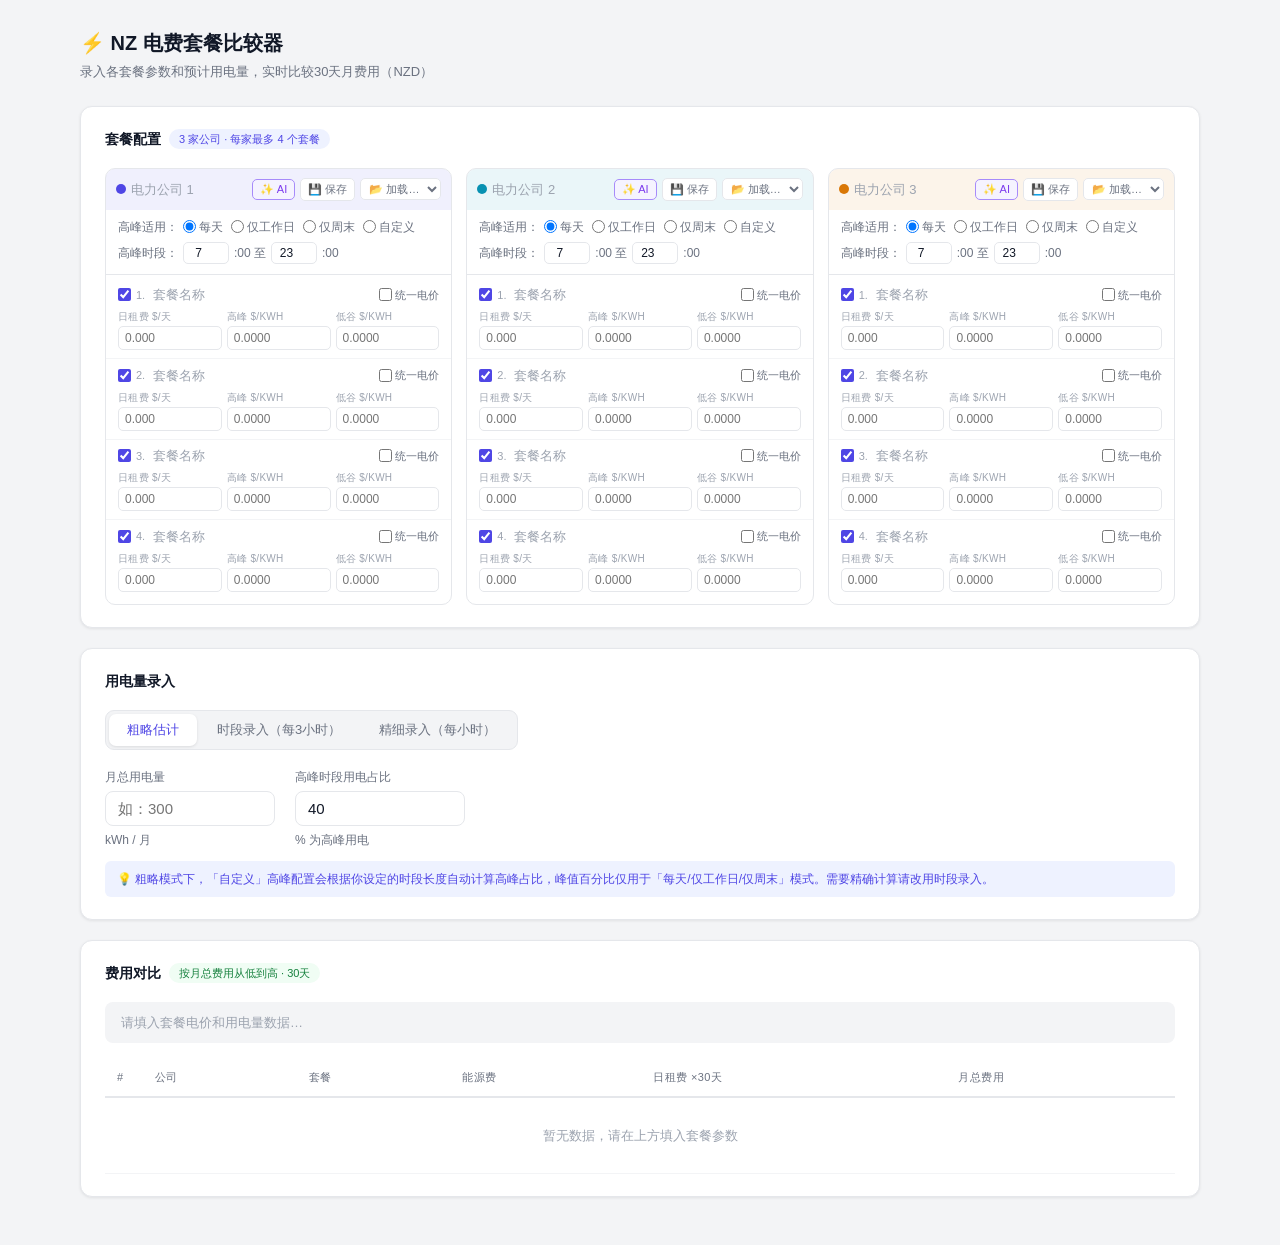
==== index.html @ 81ff30c8 "Update electricity comparison tool" ====
<!DOCTYPE html>
<html lang="zh-CN">
<head>
  <meta charset="UTF-8">
  <meta name="viewport" content="width=device-width, initial-scale=1.0">
  <title>NZ 电费套餐比较器</title>
  <style>
    :root {
      --c0:#4f46e5; --c1:#0891b2; --c2:#d97706;
      --accent:#4f46e5; --accent-bg:#eef2ff;
      --green:#15803d; --green-bg:#f0fdf4;
      --amber-bg:#fffbeb;
      --border:#e5e7eb; --bg:#f3f4f6; --white:#fff;
      --text:#111827; --muted:#6b7280; --light:#9ca3af;
      --shadow:0 1px 3px rgba(0,0,0,0.08);
    }
    *{box-sizing:border-box;margin:0;padding:0}
    body{font-family:-apple-system,BlinkMacSystemFont,'Segoe UI',Arial,sans-serif;background:var(--bg);color:var(--text);font-size:14px;line-height:1.5}
    .wrap{max-width:1160px;margin:0 auto;padding:28px 20px}
    h1{font-size:20px;font-weight:700}
    .subtitle{color:var(--muted);font-size:13px;margin-top:4px;margin-bottom:24px}
    .card{background:var(--white);border-radius:12px;padding:22px 24px;margin-bottom:20px;box-shadow:var(--shadow);border:1px solid var(--border)}
    .sect-title{font-size:14px;font-weight:600;margin-bottom:18px;display:flex;align-items:center;gap:8px}
    .pill{font-size:11px;padding:2px 10px;border-radius:20px;font-weight:500;background:var(--accent-bg);color:var(--accent)}
    .pill-g{background:var(--green-bg);color:var(--green)}

    /* ── Company grid ── */
    .co-grid{display:grid;grid-template-columns:repeat(3,1fr);gap:14px}
    .co-box{border:1.5px solid var(--border);border-radius:10px;overflow:hidden}
    .co-head{padding:9px 10px;display:flex;align-items:center;gap:5px;flex-wrap:wrap}
    .co-dot{width:10px;height:10px;border-radius:50%;flex-shrink:0}
    .co-name{flex:1;min-width:80px;font-size:13px;font-weight:600;border:none;background:transparent;outline:none}
    .co-name::placeholder{color:var(--light);font-weight:400}
    .hbtn{padding:3px 7px;border:1px solid var(--border);border-radius:5px;background:var(--white);font-size:11px;cursor:pointer;color:var(--muted);white-space:nowrap;transition:all .15s}
    .hbtn:hover{border-color:var(--accent);color:var(--accent)}
    .hbtn.ai{border-color:#a78bfa;color:#7c3aed;background:#f5f3ff}
    .hbtn.ai:hover{background:#ede9fe}
    .load-sel{padding:3px 4px;border:1px solid var(--border);border-radius:5px;font-size:11px;color:var(--muted);background:var(--white);cursor:pointer;max-width:100px}
    .load-sel:focus{outline:none;border-color:var(--accent)}

    /* ── Peak config ── */
    .co-peak{padding:8px 12px 10px;font-size:12px;color:var(--muted);border-bottom:1px solid var(--border);display:flex;flex-direction:column;gap:6px}
    .prow{display:flex;align-items:center;gap:5px;flex-wrap:wrap}
    .prow span{white-space:nowrap}
    .numinput{width:46px;padding:3px 5px;border:1px solid var(--border);border-radius:5px;font-size:12px;text-align:center;color:var(--text)}
    .numinput:focus{outline:none;border-color:var(--accent)}
    .numinput.sm{width:52px}
    .rg{display:flex;gap:8px;flex-wrap:wrap}
    .ro{display:flex;align-items:center;gap:3px;cursor:pointer;font-size:12px}
    .ro input{cursor:pointer}
    .extra-peak{background:var(--amber-bg);border-radius:7px;padding:7px 9px;display:flex;flex-direction:column;gap:6px}
    .twin-peak{display:flex;flex-direction:column;gap:5px}
    .twin-row{display:flex;align-items:center;gap:5px;flex-wrap:wrap}
    .twin-label{font-size:11px;color:var(--muted);min-width:38px;font-weight:500}
    .day-count-row{display:flex;gap:14px;align-items:center;flex-wrap:wrap;font-size:12px;color:var(--muted)}

    /* ── Packages ── */
    .pkg-list{padding:4px 0}
    .pkg-row{padding:8px 12px;border-bottom:1px solid #f3f4f6}
    .pkg-row:last-child{border-bottom:none}
    .pkg-row.off{opacity:.35}
    .pkg-top{display:flex;align-items:center;gap:5px;margin-bottom:6px}
    .pkg-enable{cursor:pointer;accent-color:var(--accent);width:13px;height:13px;flex-shrink:0}
    .pkg-num{font-size:11px;color:var(--light);min-width:12px}
    .pkg-name{flex:1;font-size:13px;font-weight:500;border:none;background:transparent;outline:none;color:var(--text)}
    .pkg-name::placeholder{color:var(--light);font-weight:400}
    .flat-lbl{display:flex;align-items:center;gap:3px;font-size:11px;color:var(--muted);cursor:pointer;white-space:nowrap}
    .pkg-rates{display:grid;grid-template-columns:repeat(3,1fr);gap:5px}
    .rf{display:flex;flex-direction:column;gap:2px}
    .rl{font-size:10px;color:var(--light);text-transform:uppercase;letter-spacing:.03em}
    .ri{padding:4px 6px;border:1px solid var(--border);border-radius:5px;font-size:12px;color:var(--text);width:100%}
    .ri:focus{outline:none;border-color:var(--accent)}
    .ri:disabled{background:#f9fafb;color:var(--light)}

    /* ── Mode bar ── */
    .mode-bar{display:flex;background:var(--bg);border:1px solid var(--border);border-radius:9px;padding:3px;gap:2px;width:fit-content;margin-bottom:18px}
    .mb{padding:7px 18px;border:none;background:transparent;border-radius:7px;font-size:13px;cursor:pointer;color:var(--muted);font-weight:500;transition:all .15s}
    .mb.on{background:var(--white);color:var(--accent);box-shadow:0 1px 3px rgba(0,0,0,.1)}

    /* ── Usage ── */
    .urow{display:flex;gap:20px;flex-wrap:wrap;align-items:flex-end}
    .field{display:flex;flex-direction:column;gap:5px}
    .field label{font-size:12px;color:var(--muted);font-weight:500}
    .field input[type=number]{padding:8px 12px;border:1px solid var(--border);border-radius:8px;font-size:15px;width:170px;color:var(--text)}
    .field input[type=number]:focus{outline:none;border-color:var(--accent)}
    .unit{font-size:12px;color:var(--muted)}
    .tip{margin-top:12px;padding:9px 12px;background:var(--accent-bg);border-radius:6px;font-size:12px;color:var(--accent)}
    .slots-grid{display:grid;grid-template-columns:repeat(4,1fr);gap:10px}
    .sc{display:flex;flex-direction:column;gap:4px}
    .sl{font-size:11px;color:var(--muted);text-align:center}
    .si{padding:8px 4px;border:1px solid var(--border);border-radius:7px;font-size:13px;text-align:center;color:var(--text);width:100%}
    .si:focus{outline:none;border-color:var(--accent)}
    .h-grid{display:grid;grid-template-columns:repeat(8,1fr);gap:6px}
    .hc{display:flex;flex-direction:column;gap:2px}
    .hl{font-size:10px;color:var(--muted);text-align:center}
    .hi{padding:5px 2px;border:1px solid var(--border);border-radius:5px;font-size:11px;text-align:center;color:var(--text);width:100%}
    .hi:focus{outline:none;border-color:var(--accent)}
    .usum{font-size:12px;color:var(--muted);margin-top:12px}
    .usum strong{color:var(--text)}

    /* ── Results ── */
    .sum-bar{display:flex;gap:16px;flex-wrap:wrap;padding:11px 16px;background:var(--bg);border-radius:8px;margin-bottom:16px;font-size:13px;color:var(--muted)}
    .sv{font-weight:600;color:var(--text)}
    .sv.g{color:var(--green)}
    table{width:100%;border-collapse:collapse}
    th{padding:10px 12px;text-align:left;font-size:11px;font-weight:500;color:var(--muted);text-transform:uppercase;letter-spacing:.04em;border-bottom:2px solid var(--border)}
    td{padding:11px 12px;border-bottom:1px solid #f3f4f6;font-size:14px}
    tbody tr:hover{background:var(--bg)}
    tr.best{background:var(--green-bg)}
    tr.best td{color:var(--green)}
    tr.best .total{font-size:16px;font-weight:700}
    .rk{display:inline-flex;align-items:center;justify-content:center;width:24px;height:24px;border-radius:50%;font-size:12px;font-weight:600;background:#f3f4f6;color:var(--muted)}
    .rk.g1{background:#fef08a;color:#854d0e}
    .dot{width:8px;height:8px;border-radius:50%;display:inline-block;margin-right:5px;vertical-align:middle}
    .mono{font-family:'SF Mono',Monaco,'Courier New',monospace;font-weight:600}
    .dim{color:var(--muted);font-size:13px}

    /* ── AI Modal ── */
    .modal-overlay{position:fixed;inset:0;background:rgba(0,0,0,.45);backdrop-filter:blur(3px);display:flex;align-items:center;justify-content:center;z-index:100;opacity:0;pointer-events:none;transition:opacity .2s}
    .modal-overlay.open{opacity:1;pointer-events:all}
    .modal-box{background:var(--white);border-radius:14px;width:540px;max-width:calc(100vw - 32px);max-height:90vh;overflow-y:auto;box-shadow:0 20px 60px rgba(0,0,0,.2)}
    .modal-head{padding:18px 20px 14px;display:flex;align-items:center;justify-content:space-between;border-bottom:1px solid var(--border)}
    .modal-head span{font-size:15px;font-weight:600}
    .modal-close{border:none;background:transparent;font-size:18px;cursor:pointer;color:var(--light);line-height:1;padding:2px 6px}
    .modal-close:hover{color:var(--text)}
    .modal-body{padding:20px}
    .api-row{display:flex;align-items:flex-end;gap:10px}
    .save-key-lbl{display:flex;align-items:center;gap:4px;font-size:12px;color:var(--muted);cursor:pointer;white-space:nowrap;padding-bottom:8px}
    .ai-textarea{width:100%;border:1px solid var(--border);border-radius:8px;padding:10px 12px;font-size:13px;resize:vertical;min-height:140px;color:var(--text);font-family:inherit;margin-top:14px}
    .ai-textarea:focus{outline:none;border-color:var(--accent)}
    .ai-tip{margin-top:10px;padding:9px 12px;background:#f5f3ff;border-radius:6px;font-size:12px;color:#6d28d9}
    .ai-status{margin-top:12px;font-size:13px;min-height:18px}
    .ai-run-btn{margin-top:16px;width:100%;padding:10px;background:#7c3aed;color:#fff;border:none;border-radius:8px;font-size:14px;font-weight:600;cursor:pointer;transition:background .15s}
    .ai-run-btn:hover:not(:disabled){background:#6d28d9}
    .ai-run-btn:disabled{opacity:.6;cursor:not-allowed}

    /* ── Toast ── */
    .toast{position:fixed;bottom:24px;right:24px;background:#111;color:#fff;padding:10px 16px;border-radius:8px;font-size:13px;z-index:200;opacity:0;transition:opacity .2s;pointer-events:none}
    .toast.show{opacity:1}

    @media(max-width:800px){
      .co-grid{grid-template-columns:1fr}
      .slots-grid{grid-template-columns:repeat(2,1fr)}
      .h-grid{grid-template-columns:repeat(4,1fr)}
      .mode-bar{flex-wrap:wrap;width:100%}
    }
  </style>
</head>
<body>
<div class="wrap">
  <h1>⚡ NZ 电费套餐比较器</h1>
  <p class="subtitle">录入各套餐参数和预计用电量，实时比较30天月费用（NZD）</p>

  <div class="card">
    <div class="sect-title">套餐配置 <span class="pill">3 家公司 · 每家最多 4 个套餐</span></div>
    <div class="co-grid" id="coGrid"></div>
  </div>

  <div class="card">
    <div class="sect-title">用电量录入</div>
    <div class="mode-bar">
      <button class="mb on" onclick="setMode('simple')">粗略估计</button>
      <button class="mb" onclick="setMode('slots')">时段录入（每3小时）</button>
      <button class="mb" onclick="setMode('hourly')">精细录入（每小时）</button>
    </div>
    <div id="usagePanel"></div>
  </div>

  <div class="card">
    <div class="sect-title">费用对比 <span class="pill pill-g">按月总费用从低到高 · 30天</span></div>
    <div class="sum-bar" id="sumBar"><span style="color:var(--light)">请填入套餐电价和用电量…</span></div>
    <table>
      <thead>
        <tr>
          <th width="38">#</th><th>公司</th><th>套餐</th>
          <th>能源费</th><th>日租费 ×30天</th><th>月总费用</th>
        </tr>
      </thead>
      <tbody id="tBody"></tbody>
    </table>
  </div>
</div>

<!-- AI Modal -->
<div class="modal-overlay" id="aiModal">
  <div class="modal-box">
    <div class="modal-head">
      <span>✨ AI 自动填入套餐</span>
      <button class="modal-close" onclick="closeModal()">✕</button>
    </div>
    <div class="modal-body">
      <div class="api-row">
        <div class="field" style="flex:1">
          <label>OpenAI API Key</label>
          <input type="password" id="apiKeyInput" placeholder="sk-..." autocomplete="off"
            style="width:100%;padding:8px 10px;border:1px solid var(--border);border-radius:8px;font-size:13px;color:var(--text)">
        </div>
        <label class="save-key-lbl">
          <input type="checkbox" id="saveKeyCheck"> 记住
        </label>
      </div>
      <textarea class="ai-textarea" id="aiText"
        placeholder="将电力公司网站的定价页面文字复制粘贴到这里。包含套餐名称、电价（$/kWh）、日租费、高峰时段等信息即可，AI会自动识别并填入…"></textarea>
      <div class="ai-tip">💡 在电力公司网站找到定价页 → 全选文字（Ctrl+A）→ 复制 → 粘贴。API Key 只存在你本地浏览器，不经过任何服务器。</div>
      <div class="ai-status" id="aiStatus"></div>
      <button class="ai-run-btn" id="aiRunBtn" onclick="runAI()">✨ 解析并填入</button>
    </div>
  </div>
</div>

<div class="toast" id="toast"></div>

<script>
// ═══════════════════════════════════════════════
// CONSTANTS
// ═══════════════════════════════════════════════
const COLORS = ['#4f46e5','#0891b2','#d97706'];
const SLOT_LABELS = ['00:00–03:00','03:00–06:00','06:00–09:00','09:00–12:00',
                     '12:00–15:00','15:00–18:00','18:00–21:00','21:00–24:00'];

// ═══════════════════════════════════════════════
// STATE
// ═══════════════════════════════════════════════
const s = {
  cos: Array.from({length:3}, () => ({
    name: '',
    // Mode: 'all' | 'weekday' | 'weekend' | 'custom'
    peakDays: 'all',
    // For 'all' / 'weekday' / 'weekend':
    peakStart: 7, peakEnd: 23,
    nonPeakDayRate: 'offpeak',   // rate on non-peak days
    // For 'custom': separate windows for weekdays and weekends
    wdPeakStart: 7,  wdPeakEnd: 23,
    wePeakStart: 9,  wePeakEnd: 21,
    weekdays: 21.5,  weekends: 8.5,
    pkgs: Array.from({length:4}, () => ({
      name:'', daily:'', isFlat:false, peak:'', offPeak:'', enabled:true
    }))
  })),
  mode: 'simple',
  sim: {total:'', peakPct:'40'},
  slots: Array(8).fill(''),
  hrs:   Array(24).fill(''),
};

let _aiCi = 0; // which company the AI modal is targeting

// ═══════════════════════════════════════════════
// HELPERS
// ═══════════════════════════════════════════════
const f   = v => parseFloat(v) || 0;
const fmt = v => `$${v.toFixed(2)}`;
const esc = v => String(v)
  .replace(/&/g,'&amp;').replace(/</g,'&lt;')
  .replace(/>/g,'&gt;').replace(/"/g,'&quot;');

function isPeakHour(h, ps, pe) {
  if (ps <= pe) return h >= ps && h < pe;
  return h >= ps || h < pe;
}

// Fraction of 24h that falls in [ps, pe)
function peakFrac(ps, pe) {
  if (ps === pe) return 0;
  if (ps < pe)  return (pe - ps) / 24;
  return (24 - ps + pe) / 24; // wraps midnight
}

// ═══════════════════════════════════════════════
// CALCULATION
// ═══════════════════════════════════════════════

// Returns per-day breakdown; shape differs for 'custom' vs others
function getDailyPkOp(co) {
  const wd = f(co.weekdays) || 21.5;
  const we = f(co.weekends) || 8.5;

  if (s.mode === 'simple') {
    const total = f(s.sim.total);
    const d  = total / 30;
    const pp = f(s.sim.peakPct) / 100;

    if (co.peakDays === 'custom') {
      // Use hour-window proportions (peak% not meaningful across two schedules)
      const wdF = peakFrac(co.wdPeakStart, co.wdPeakEnd);
      const weF = peakFrac(co.wePeakStart, co.wePeakEnd);
      return {custom:true, wdPk:d*wdF, wdOp:d*(1-wdF), wePk:d*weF, weOp:d*(1-weF), d};
    }
    return {pkPerDay:d*pp, opPerDay:d*(1-pp), d};
  }

  // Build hourly array
  let hrs;
  if (s.mode === 'hourly') {
    hrs = s.hrs.map(f);
  } else {
    hrs = Array(24).fill(0);
    s.slots.forEach((v,i) => {
      const ph = f(v)/3;
      for (let h=i*3; h<i*3+3; h++) hrs[h] = ph;
    });
  }
  const d = hrs.reduce((a,v)=>a+v, 0);

  if (co.peakDays === 'custom') {
    let wdPk=0, wePk=0;
    hrs.forEach((v,h) => {
      if (isPeakHour(h, co.wdPeakStart, co.wdPeakEnd)) wdPk += v;
      if (isPeakHour(h, co.wePeakStart, co.wePeakEnd)) wePk += v;
    });
    return {custom:true, wdPk, wdOp:d-wdPk, wePk, weOp:d-wePk, d};
  }

  let pk=0, op=0;
  hrs.forEach((v,h) => isPeakHour(h, co.peakStart, co.peakEnd) ? (pk+=v) : (op+=v));
  return {pkPerDay:pk, opPerDay:op, d};
}

function monthlyKwh(co) {
  const day = getDailyPkOp(co);
  const wd  = f(co.weekdays) || 21.5;
  const we  = f(co.weekends) || 8.5;

  if (co.peakDays === 'custom') {
    const pk = day.wdPk * wd + day.wePk * we;
    const op = day.wdOp * wd + day.weOp * we;
    return {pk, op, tot: day.d * 30};
  }

  if (co.peakDays === 'all') {
    return {pk: day.pkPerDay*30, op: day.opPerDay*30, tot: day.d*30};
  }

  const pdC = co.peakDays==='weekday' ? wd : we;
  const odC = co.peakDays==='weekday' ? we : wd;
  const pkFP = day.pkPerDay * pdC;
  const opFP = day.opPerDay * pdC;
  const oKwh = day.d * odC;

  return co.nonPeakDayRate === 'peak'
    ? {pk: pkFP+oKwh, op: opFP,       tot: day.d*30}
    : {pk: pkFP,       op: opFP+oKwh, tot: day.d*30};
}

function calcPkg(co, pkg) {
  const u = monthlyKwh(co);
  const energy = pkg.isFlat
    ? u.tot * f(pkg.peak)
    : u.pk  * f(pkg.peak) + u.op * f(pkg.offPeak);
  const daily = f(pkg.daily) * 30;
  return {energy, daily, total:energy+daily, kwh:u.tot};
}

// ═══════════════════════════════════════════════
// RENDER: COMPANIES
// ═══════════════════════════════════════════════
function renderCos() {
  const saved = getSaved();
  document.getElementById('coGrid').innerHTML = s.cos.map((co,ci) => {
    const col = COLORS[ci];
    const pd  = co.peakDays;
    const showExtra  = pd !== 'all';
    const showCustom = pd === 'custom';
    const showUniform = pd === 'weekday' || pd === 'weekend';
    const otherLabel = pd==='weekday' ? '周末/节假日' : (pd==='weekend' ? '工作日' : '');

    return `
    <div class="co-box">
      <div class="co-head" style="background:${col}15">
        <span class="co-dot" style="background:${col}"></span>
        <input class="co-name" style="color:${col}" placeholder="电力公司 ${ci+1}" value="${esc(co.name)}"
          oninput="s.cos[${ci}].name=this.value;renderResults()">
        <button class="hbtn ai" onclick="openAiModal(${ci})">✨ AI</button>
        <button class="hbtn" onclick="saveCompany(${ci})">💾 保存</button>
        <select class="load-sel" onchange="loadCompany(${ci},this.value)">
          <option value="">📂 加载…</option>
          ${saved.map(p=>`<option value="${p.id}">${esc(p.name)} (${p.savedAt})</option>`).join('')}
        </select>
      </div>

      <div class="co-peak">
        <!-- Peak days mode -->
        <div class="prow">
          <span>高峰适用：</span>
          <div class="rg">
            ${[['all','每天'],['weekday','仅工作日'],['weekend','仅周末'],['custom','自定义']].map(([v,l])=>`
              <label class="ro">
                <input type="radio" name="pd${ci}" value="${v}" ${pd===v?'checked':''}
                  onchange="s.cos[${ci}].peakDays=this.value;renderCos();renderResults()">
                ${l}
              </label>
            `).join('')}
          </div>
        </div>

        <!-- Single peak window (all / weekday / weekend) -->
        ${!showCustom ? `
        <div class="prow">
          <span>高峰时段：</span>
          <input type="number" class="numinput" min="0" max="23" value="${co.peakStart}"
            oninput="s.cos[${ci}].peakStart=+this.value;renderResults()">
          <span>:00 至</span>
          <input type="number" class="numinput" min="0" max="24" value="${co.peakEnd}"
            oninput="s.cos[${ci}].peakEnd=+this.value;renderResults()">
          <span>:00</span>
        </div>
        ` : ''}

        <!-- Extra options for non-'all' modes -->
        ${showExtra ? `
        <div class="extra-peak">
          ${showCustom ? `
          <!-- Custom: two peak windows -->
          <div class="twin-peak">
            <div class="twin-row">
              <span class="twin-label">工作日：</span>
              <input type="number" class="numinput" min="0" max="23" value="${co.wdPeakStart}"
                oninput="s.cos[${ci}].wdPeakStart=+this.value;renderResults()">
              <span>:00 至</span>
              <input type="number" class="numinput" min="0" max="24" value="${co.wdPeakEnd}"
                oninput="s.cos[${ci}].wdPeakEnd=+this.value;renderResults()">
              <span>:00 为高峰</span>
            </div>
            <div class="twin-row">
              <span class="twin-label">周末：</span>
              <input type="number" class="numinput" min="0" max="23" value="${co.wePeakStart}"
                oninput="s.cos[${ci}].wePeakStart=+this.value;renderResults()">
              <span>:00 至</span>
              <input type="number" class="numinput" min="0" max="24" value="${co.wePeakEnd}"
                oninput="s.cos[${ci}].wePeakEnd=+this.value;renderResults()">
              <span>:00 为高峰</span>
            </div>
          </div>
          ` : `
          <!-- Weekday/weekend-only: uniform rate for other days -->
          <div class="prow">
            <span>${otherLabel}统一按：</span>
            <div class="rg">
              <label class="ro">
                <input type="radio" name="npr${ci}" value="offpeak" ${co.nonPeakDayRate==='offpeak'?'checked':''}
                  onchange="s.cos[${ci}].nonPeakDayRate=this.value;renderResults()">
                低谷电价
              </label>
              <label class="ro">
                <input type="radio" name="npr${ci}" value="peak" ${co.nonPeakDayRate==='peak'?'checked':''}
                  onchange="s.cos[${ci}].nonPeakDayRate=this.value;renderResults()">
                高峰电价
              </label>
            </div>
          </div>
          `}
          <div class="day-count-row">
            <span>工作日
              <input type="number" class="numinput sm" step="0.5" min="0" max="30" value="${co.weekdays}"
                oninput="s.cos[${ci}].weekdays=+this.value;renderResults()">
              天/月
            </span>
            <span>周末/节假日
              <input type="number" class="numinput sm" step="0.5" min="0" max="30" value="${co.weekends}"
                oninput="s.cos[${ci}].weekends=+this.value;renderResults()">
              天/月
            </span>
          </div>
        </div>
        ` : ''}
      </div>

      <!-- Packages -->
      <div class="pkg-list">
        ${co.pkgs.map((p,pi) => renderPkgRow(ci,pi,p)).join('')}
      </div>
    </div>`;
  }).join('');
}

function renderPkgRow(ci, pi, p) {
  const dis = !p.enabled;
  return `
    <div class="pkg-row${dis?' off':''}">
      <div class="pkg-top">
        <input type="checkbox" class="pkg-enable" ${p.enabled?'checked':''}
          title="${p.enabled?'点击禁用':'点击启用'}"
          onchange="s.cos[${ci}].pkgs[${pi}].enabled=this.checked;renderCos();renderResults()">
        <span class="pkg-num">${pi+1}.</span>
        <input class="pkg-name" placeholder="套餐名称" value="${esc(p.name)}"
          oninput="s.cos[${ci}].pkgs[${pi}].name=this.value;renderResults()"
          ${dis?'disabled':''}>
        <label class="flat-lbl">
          <input type="checkbox" ${p.isFlat?'checked':''} ${dis?'disabled':''}
            onchange="s.cos[${ci}].pkgs[${pi}].isFlat=this.checked;renderCos();renderResults()">
          统一电价
        </label>
      </div>
      <div class="pkg-rates">
        <div class="rf">
          <span class="rl">日租费 $/天</span>
          <input class="ri" type="number" step="0.001" min="0" placeholder="0.000" value="${p.daily}"
            oninput="s.cos[${ci}].pkgs[${pi}].daily=this.value;renderResults()"
            ${dis?'disabled':''}>
        </div>
        <div class="rf">
          <span class="rl">${p.isFlat?'电价':'高峰'} $/kWh</span>
          <input class="ri" type="number" step="0.0001" min="0" placeholder="0.0000" value="${p.peak}"
            oninput="s.cos[${ci}].pkgs[${pi}].peak=this.value;renderResults()"
            ${dis?'disabled':''}>
        </div>
        <div class="rf">
          <span class="rl">低谷 $/kWh</span>
          <input class="ri" type="number" step="0.0001" min="0" placeholder="0.0000" value="${p.offPeak}"
            oninput="s.cos[${ci}].pkgs[${pi}].offPeak=this.value;renderResults()"
            ${dis||p.isFlat?'disabled':''}>
        </div>
      </div>
    </div>`;
}

// ═══════════════════════════════════════════════
// RENDER: USAGE
// ═══════════════════════════════════════════════
function renderUsage() {
  const el = document.getElementById('usagePanel');
  if (s.mode === 'simple') {
    el.innerHTML = `
      <div class="urow">
        <div class="field">
          <label>月总用电量</label>
          <input type="number" step="1" min="0" placeholder="如：300" value="${s.sim.total}"
            oninput="s.sim.total=this.value;renderResults()">
          <span class="unit">kWh / 月</span>
        </div>
        <div class="field">
          <label>高峰时段用电占比</label>
          <input type="number" min="0" max="100" step="1" placeholder="40" value="${s.sim.peakPct}"
            oninput="s.sim.peakPct=this.value;renderResults()">
          <span class="unit">% 为高峰用电</span>
        </div>
      </div>
      <div class="tip">💡 粗略模式下，「自定义」高峰配置会根据你设定的时段长度自动计算高峰占比，峰值百分比仅用于「每天/仅工作日/仅周末」模式。需要精确计算请改用时段录入。</div>
    `;
  } else if (s.mode === 'slots') {
    el.innerHTML = `
      <p style="font-size:13px;color:var(--muted);margin-bottom:14px">输入每个时段的<strong>日均</strong>用电量（kWh/天）。</p>
      <div class="slots-grid">
        ${SLOT_LABELS.map((t,i)=>`
          <div class="sc">
            <span class="sl">${t}</span>
            <input class="si" type="number" min="0" step="0.1" placeholder="0" value="${s.slots[i]}"
              oninput="s.slots[${i}]=this.value;renderResults();updateSum()">
          </div>
        `).join('')}
      </div>
      <div class="usum" id="usum"></div>
    `;
    updateSum();
  } else {
    el.innerHTML = `
      <p style="font-size:13px;color:var(--muted);margin-bottom:14px">输入每小时的<strong>日均</strong>用电量（kWh/天）。</p>
      <div class="h-grid">
        ${Array.from({length:24},(_,h)=>`
          <div class="hc">
            <span class="hl">${String(h).padStart(2,'0')}:00</span>
            <input class="hi" type="number" min="0" step="0.01" placeholder="0" value="${s.hrs[h]}"
              oninput="s.hrs[${h}]=this.value;renderResults();updateSum()">
          </div>
        `).join('')}
      </div>
      <div class="usum" id="usum"></div>
    `;
    updateSum();
  }
}

function updateSum() {
  const el = document.getElementById('usum');
  if (!el) return;
  const daily = s.mode==='slots'
    ? s.slots.reduce((a,v)=>a+f(v),0)
    : s.hrs.reduce((a,v)=>a+f(v),0);
  el.innerHTML = `合计：<strong>${daily.toFixed(2)} kWh/天</strong>，约 <strong>${(daily*30).toFixed(0)} kWh/月</strong>`;
}

// ═══════════════════════════════════════════════
// RENDER: RESULTS
// ═══════════════════════════════════════════════
function renderResults() {
  updateSum();
  const rows = [];
  s.cos.forEach((co,ci) => {
    co.pkgs.forEach((pkg,pi) => {
      if (!pkg.enabled || f(pkg.peak)===0) return;
      const c = calcPkg(co, pkg);
      rows.push({ci, cname:co.name||`公司 ${ci+1}`, pname:pkg.name||`套餐 ${pi+1}`, ...c});
    });
  });
  rows.sort((a,b)=>a.total-b.total);

  if (!rows.length) {
    document.getElementById('sumBar').innerHTML = `<span style="color:var(--light)">请填入套餐电价和用电量数据…</span>`;
    document.getElementById('tBody').innerHTML  = `<tr><td colspan="6" style="text-align:center;padding:28px;color:var(--light);font-size:13px">暂无数据，请在上方填入套餐参数</td></tr>`;
    return;
  }

  const minT = rows[0].total, maxT = rows[rows.length-1].total;
  document.getElementById('sumBar').innerHTML = `
    <span>月用电量：<span class="sv">${rows[0].kwh.toFixed(0)} kWh</span></span>
    <span>·</span>
    <span>最低月费：<span class="sv g">${fmt(minT)}</span></span>
    <span>·</span>
    <span>最高月费：<span class="sv">${fmt(maxT)}</span></span>
    ${rows.length>1&&maxT>minT?`<span>·</span><span>最多可省：<span class="sv g">${fmt(maxT-minT)}/月</span></span>`:''}
  `;
  document.getElementById('tBody').innerHTML = rows.map((r,i)=>`
    <tr class="${i===0?'best':''}">
      <td><span class="rk ${i===0?'g1':''}">${i+1}</span></td>
      <td><span class="dot" style="background:${COLORS[r.ci]}"></span>${esc(r.cname)}</td>
      <td>${esc(r.pname)}</td>
      <td class="dim mono">${fmt(r.energy)}</td>
      <td class="dim mono">${fmt(r.daily)}</td>
      <td class="mono total">${fmt(r.total)}</td>
    </tr>
  `).join('');
}

// ═══════════════════════════════════════════════
// SAVE / LOAD
// ═══════════════════════════════════════════════
function getSaved() {
  try { return JSON.parse(localStorage.getItem('nz-elec-saved')||'[]'); }
  catch { return []; }
}

function saveCompany(ci) {
  const co   = s.cos[ci];
  const name = (co.name||`公司 ${ci+1}`).trim();
  const saved = getSaved();
  const idx   = saved.findIndex(p=>p.name===name);
  const prof  = {id: idx>=0?saved[idx].id:Date.now(), savedAt:new Date().toLocaleDateString('zh-CN'), name, data:JSON.parse(JSON.stringify(co))};
  if (idx>=0) saved[idx]=prof; else saved.push(prof);
  localStorage.setItem('nz-elec-saved', JSON.stringify(saved));
  toast(`✓ 已保存「${name}」`);
  renderCos();
}

function loadCompany(ci, profileId) {
  if (!profileId) return;
  const profile = getSaved().find(p=>String(p.id)===String(profileId));
  if (!profile) return;
  if (!confirm(`加载「${profile.name}」将覆盖公司 ${ci+1} 的当前数据，确认？`)) { renderCos(); return; }
  s.cos[ci] = JSON.parse(JSON.stringify(profile.data));
  renderCos(); renderResults();
  toast(`✓ 已加载「${profile.name}」`);
}

// ═══════════════════════════════════════════════
// AI MODAL
// ═══════════════════════════════════════════════
function openAiModal(ci) {
  _aiCi = ci;
  const key = localStorage.getItem('nz-elec-openai-key') || '';
  document.getElementById('apiKeyInput').value = key;
  document.getElementById('saveKeyCheck').checked = !!key;
  document.getElementById('aiText').value = '';
  document.getElementById('aiStatus').innerHTML = '';
  document.getElementById('aiRunBtn').disabled = false;
  document.getElementById('aiRunBtn').textContent = '✨ 解析并填入';
  document.getElementById('aiModal').classList.add('open');
}

function closeModal() {
  document.getElementById('aiModal').classList.remove('open');
}

// Close on overlay click
document.getElementById('aiModal').addEventListener('click', function(e) {
  if (e.target === this) closeModal();
});

async function runAI() {
  const apiKey = document.getElementById('apiKeyInput').value.trim();
  const text   = document.getElementById('aiText').value.trim();
  if (!apiKey) { setAiStatus('error','请输入 OpenAI API Key'); return; }
  if (!text)   { setAiStatus('error','请粘贴定价页面文字'); return; }

  if (document.getElementById('saveKeyCheck').checked)
    localStorage.setItem('nz-elec-openai-key', apiKey);

  const btn = document.getElementById('aiRunBtn');
  btn.disabled = true;
  btn.textContent = '解析中…';
  setAiStatus('loading','正在调用 AI，请稍候…');

  const prompt = `你是一个新西兰电费套餐数据提取助手。从以下文字中提取电力公司定价信息，返回JSON对象。

JSON格式：
{
  "name": "公司名称",
  "peakDays": "all"|"weekday"|"weekend"|"custom",
  "peakStart": 7,
  "peakEnd": 23,
  "nonPeakDayRate": "offpeak"|"peak",
  "wdPeakStart": 7,
  "wdPeakEnd": 23,
  "wePeakStart": 9,
  "wePeakEnd": 21,
  "weekdays": 21.5,
  "weekends": 8.5,
  "pkgs": [
    {
      "name": "套餐名",
      "daily": 1.50,
      "isFlat": false,
      "peak": 0.2800,
      "offPeak": 0.1500,
      "enabled": true
    }
  ]
}

规则：
- peakDays: "all"=每天都有高峰低谷, "weekday"=只有工作日区分高峰低谷, "weekend"=只有周末区分, "custom"=工作日和周末有不同的高峰时段
- 如果工作日和周末高峰时段不同，用"custom"并填wdPeakStart/wdPeakEnd/wePeakStart/wePeakEnd
- 电价单位转换为NZD/kWh（若原文是cents，除以100，如28c→0.28）
- 日租费单位为NZD/天
- 统一电价(flat rate)时isFlat为true，peak填该电价，offPeak填相同值
- 最多提取4个套餐
- 缺失字段用合理默认值

文字：
${text}`;

  try {
    const res = await fetch('https://api.openai.com/v1/chat/completions', {
      method: 'POST',
      headers: {'Content-Type':'application/json','Authorization':`Bearer ${apiKey}`},
      body: JSON.stringify({
        model: 'gpt-4o-mini',
        messages: [{role:'user', content:prompt}],
        response_format: {type:'json_object'},
        max_tokens: 1200
      })
    });

    if (!res.ok) {
      const err = await res.json().catch(()=>({}));
      throw new Error(err.error?.message || `HTTP ${res.status}`);
    }

    const data   = await res.json();
    const result = JSON.parse(data.choices[0].message.content);
    applyAiResult(_aiCi, result);
    setAiStatus('success','✓ 解析成功，已自动填入表格！');
    setTimeout(closeModal, 1400);

  } catch(e) {
    setAiStatus('error', `解析失败：${e.message}`);
    btn.disabled = false;
    btn.textContent = '✨ 解析并填入';
  }
}

function setAiStatus(type, msg) {
  const el = document.getElementById('aiStatus');
  el.style.color = type==='success' ? 'var(--green)' : type==='error' ? '#dc2626' : 'var(--muted)';
  el.textContent = msg;
}

function applyAiResult(ci, r) {
  const co = s.cos[ci];
  const fields = ['name','peakDays','peakStart','peakEnd','nonPeakDayRate',
                  'wdPeakStart','wdPeakEnd','wePeakStart','wePeakEnd','weekdays','weekends'];
  fields.forEach(k => { if (r[k] !== undefined) co[k] = r[k]; });

  if (Array.isArray(r.pkgs)) {
    const list = r.pkgs.slice(0,4);
    list.forEach((p,i) => {
      co.pkgs[i] = {
        name:     p.name     ?? co.pkgs[i].name,
        daily:    p.daily    ?? co.pkgs[i].daily,
        isFlat:   p.isFlat   ?? false,
        peak:     p.peak     ?? co.pkgs[i].peak,
        offPeak:  p.offPeak  ?? co.pkgs[i].offPeak,
        enabled:  true
      };
    });
    // disable unused slots
    for (let i = list.length; i < 4; i++) co.pkgs[i].enabled = false;
  }

  renderCos();
  renderResults();
  toast(`✓ 已填入「${co.name || `公司 ${ci+1}`}」`);
}

// ═══════════════════════════════════════════════
// UTILITIES
// ═══════════════════════════════════════════════
function setMode(m) {
  s.mode = m;
  document.querySelectorAll('.mb').forEach((b,i) => {
    b.classList.toggle('on', ['simple','slots','hourly'][i]===m);
  });
  renderUsage();
  renderResults();
}

let _toastT = null;
function toast(msg) {
  const el = document.getElementById('toast');
  el.textContent = msg;
  el.classList.add('show');
  if (_toastT) clearTimeout(_toastT);
  _toastT = setTimeout(()=>el.classList.remove('show'), 2200);
}

// ═══════════════════════════════════════════════
// INIT
// ═══════════════════════════════════════════════
renderCos();
renderUsage();
renderResults();
</script>
</body>
</html>
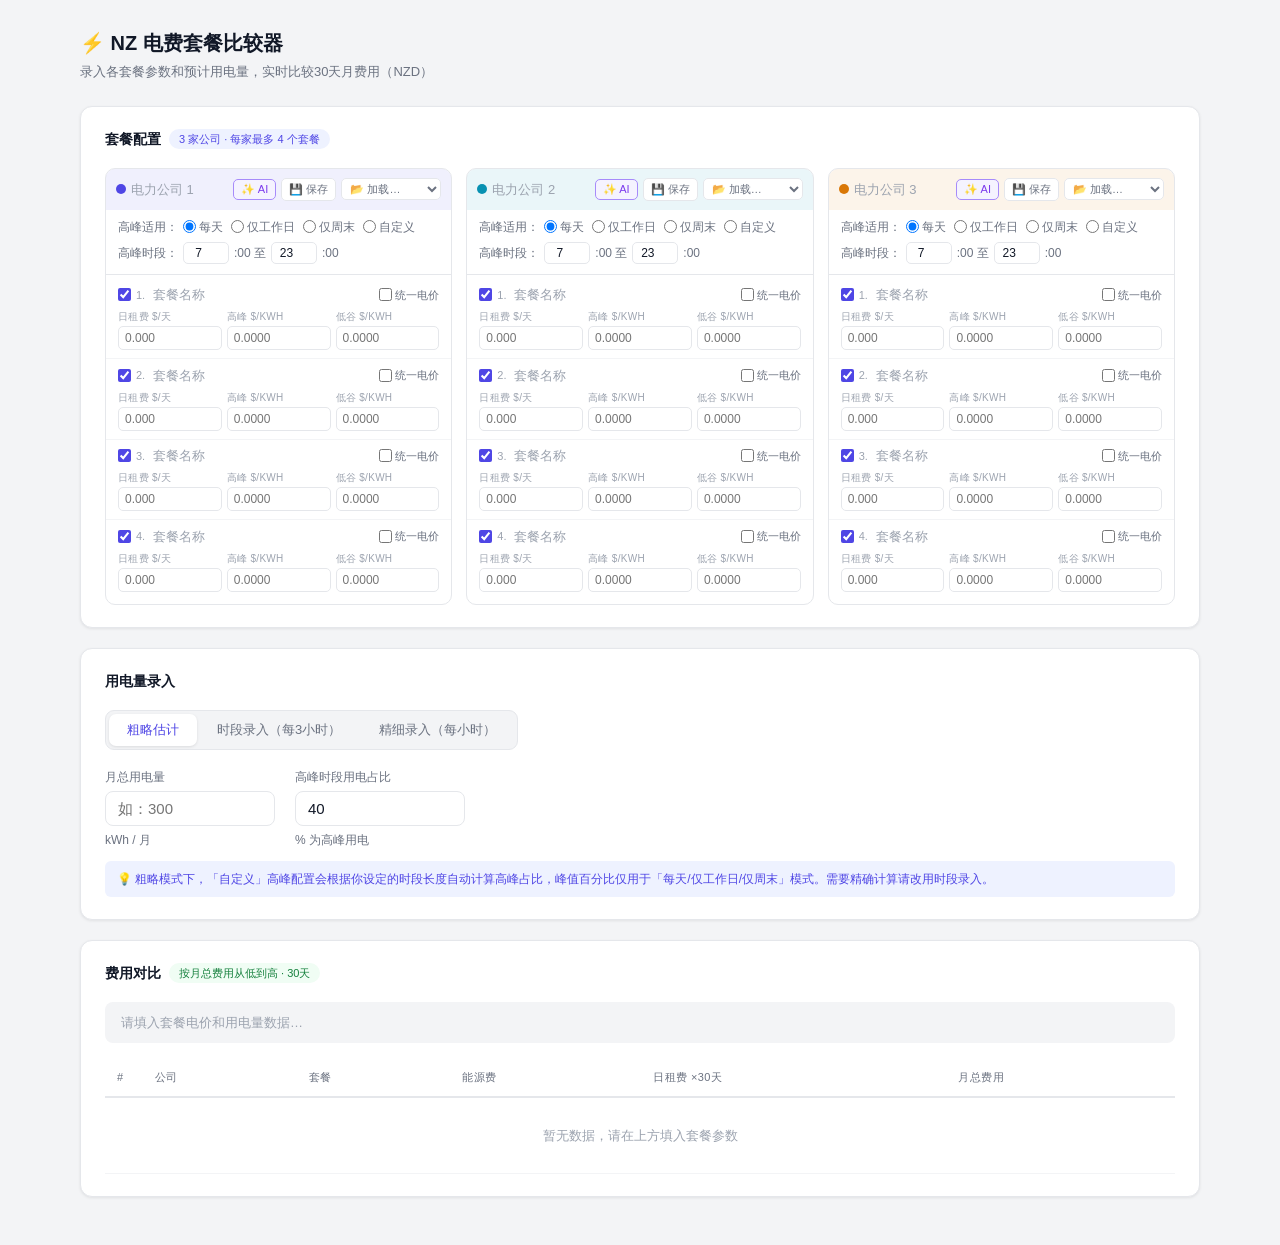
==== commit eb95bf32: "Update electricity comparison tool" ====
--- a/index.html
+++ b/index.html
@@ -218,6 +218,58 @@
 const SLOT_LABELS = ['00:00–03:00','03:00–06:00','06:00–09:00','09:00–12:00',
                      '12:00–15:00','15:00–18:00','18:00–21:00','21:00–24:00'];
 
+// ── 内置预设（电价采集日期：2026/08/02）──
+const PRESETS = [
+  {
+    id: 'preset-mercury-standard-flat',
+    name: '20260802-Mercury-standard-Flat',
+    data: {
+      name: 'Mercury', peakDays: 'all',
+      peakStart: 7, peakEnd: 23, nonPeakDayRate: 'offpeak',
+      wdPeakStart: 7, wdPeakEnd: 23, wePeakStart: 9, wePeakEnd: 21,
+      weekdays: 21.5, weekends: 8.5,
+      pkgs: [
+        { name: 'Standard user - Flat rates', daily: 3.3235, isFlat: true,  peak: 0.2558,  offPeak: 0.2558,  enabled: true  },
+        { name: '', daily: '', isFlat: false, peak: '', offPeak: '', enabled: false },
+        { name: '', daily: '', isFlat: false, peak: '', offPeak: '', enabled: false },
+        { name: '', daily: '', isFlat: false, peak: '', offPeak: '', enabled: false },
+      ]
+    }
+  },
+  {
+    id: 'preset-genesis-standard-flat',
+    name: '20260802-Genisis-standard-Flat',
+    data: {
+      name: 'Genisis', peakDays: 'all',
+      peakStart: 7, peakEnd: 23, nonPeakDayRate: 'offpeak',
+      wdPeakStart: 7, wdPeakEnd: 23, wePeakStart: 9, wePeakEnd: 21,
+      weekdays: 21.5, weekends: 8.5,
+      pkgs: [
+        { name: 'Standard - Flat', daily: 2.6275, isFlat: true,  peak: 0.2853,  offPeak: 0.2853,  enabled: true  },
+        { name: '', daily: '', isFlat: false, peak: '', offPeak: '', enabled: false },
+        { name: '', daily: '', isFlat: false, peak: '', offPeak: '', enabled: false },
+        { name: '', daily: '', isFlat: false, peak: '', offPeak: '', enabled: false },
+      ]
+    }
+  },
+  {
+    id: 'preset-contact-standard-flat',
+    name: '20260802-Contact-standard-Flat',
+    data: {
+      name: 'Contact', peakDays: 'all',
+      peakStart: 7, peakEnd: 23, nonPeakDayRate: 'offpeak',
+      wdPeakStart: 7, wdPeakEnd: 23, wePeakStart: 9, wePeakEnd: 21,
+      weekdays: 21.5, weekends: 8.5,
+      pkgs: [
+        { name: 'Standard - Flat', daily: 3.221,  isFlat: true,  peak: 0.28279, offPeak: 0.28279, enabled: true  },
+        { name: '', daily: '', isFlat: false, peak: '', offPeak: '', enabled: false },
+        { name: '', daily: '', isFlat: false, peak: '', offPeak: '', enabled: false },
+        { name: '', daily: '', isFlat: false, peak: '', offPeak: '', enabled: false },
+      ]
+    }
+  },
+];
+
 // ═══════════════════════════════════════════════
 // STATE
 // ═══════════════════════════════════════════════
@@ -374,7 +426,10 @@
         <button class="hbtn" onclick="saveCompany(${ci})">💾 保存</button>
         <select class="load-sel" onchange="loadCompany(${ci},this.value)">
           <option value="">📂 加载…</option>
-          ${saved.map(p=>`<option value="${p.id}">${esc(p.name)} (${p.savedAt})</option>`).join('')}
+          <optgroup label="内置预设">
+            ${PRESETS.map(p=>`<option value="${p.id}">📋 ${esc(p.name)}</option>`).join('')}
+          </optgroup>
+          ${saved.length ? `<optgroup label="我的保存">${saved.map(p=>`<option value="${p.id}">💾 ${esc(p.name)} (${p.savedAt})</option>`).join('')}</optgroup>` : ''}
         </select>
       </div>
 
@@ -643,7 +698,9 @@
 
 function loadCompany(ci, profileId) {
   if (!profileId) return;
-  const profile = getSaved().find(p=>String(p.id)===String(profileId));
+  const profile = profileId.startsWith('preset-')
+    ? PRESETS.find(p => p.id === profileId)
+    : getSaved().find(p => String(p.id) === String(profileId));
   if (!profile) return;
   if (!confirm(`加载「${profile.name}」将覆盖公司 ${ci+1} 的当前数据，确认？`)) { renderCos(); return; }
   s.cos[ci] = JSON.parse(JSON.stringify(profile.data));
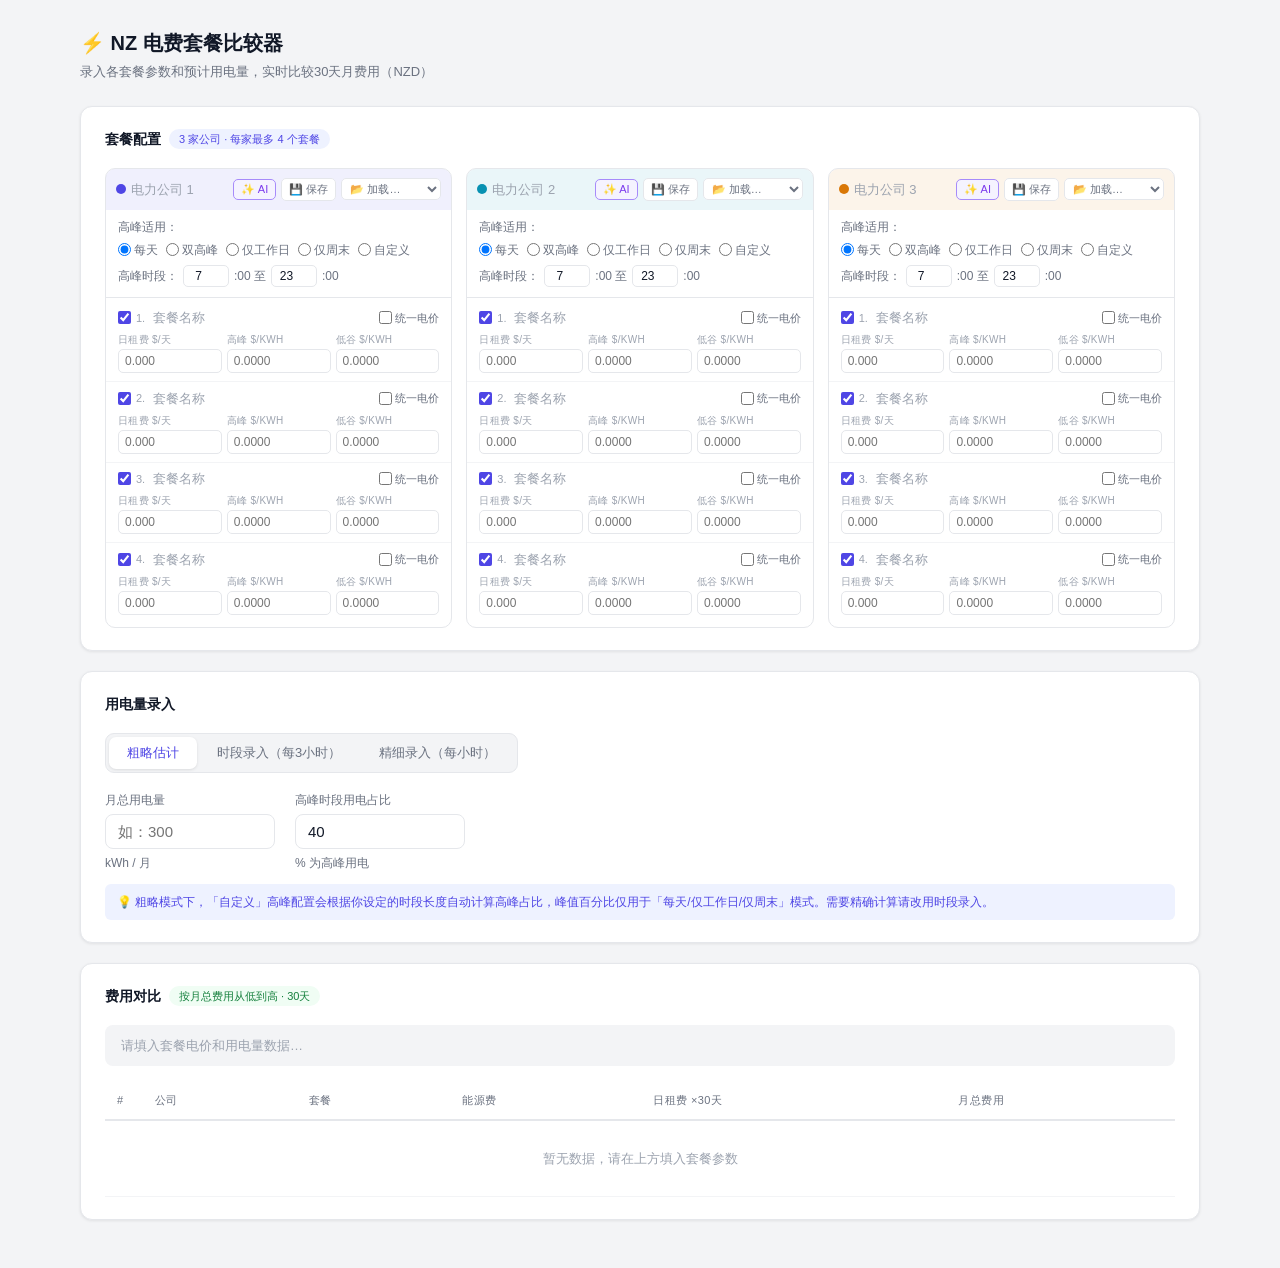
==== commit 97307881: "Update electricity comparison tool" ====
--- a/index.html
+++ b/index.html
@@ -85,6 +85,7 @@
     .field input[type=number]:focus{outline:none;border-color:var(--accent)}
     .unit{font-size:12px;color:var(--muted)}
     .tip{margin-top:12px;padding:9px 12px;background:var(--accent-bg);border-radius:6px;font-size:12px;color:var(--accent)}
+    .peak-warn{margin:10px 0 4px;padding:9px 13px;background:#fffbeb;border:1px solid #fcd34d;border-radius:6px;font-size:12px;color:#92400e;line-height:1.5}
     .slots-grid{display:grid;grid-template-columns:repeat(4,1fr);gap:10px}
     .sc{display:flex;flex-direction:column;gap:4px}
     .sl{font-size:11px;color:var(--muted);text-align:center}
@@ -169,6 +170,7 @@
   <div class="card">
     <div class="sect-title">费用对比 <span class="pill pill-g">按月总费用从低到高 · 30天</span></div>
     <div class="sum-bar" id="sumBar"><span style="color:var(--light)">请填入套餐电价和用电量…</span></div>
+    <div id="peakWarn"></div>
     <table>
       <thead>
         <tr>
@@ -237,6 +239,40 @@
     }
   },
   {
+    id: 'preset-mercury-standard-flex',
+    name: '20260802-Mercury-standard-Flex',
+    data: {
+      name: 'Mercury', peakDays: 'dual',
+      peakStart: 7, peakEnd: 11, peak2Start: 17, peak2End: 21.5,
+      nonPeakDayRate: 'offpeak',
+      wdPeakStart: 7, wdPeakEnd: 23, wePeakStart: 9, wePeakEnd: 21,
+      weekdays: 21.5, weekends: 8.5,
+      pkgs: [
+        { name: 'Standard user - Flex rates', daily: 3.3235, isFlat: false, peak: 0.312, offPeak: 0.2108, enabled: true  },
+        { name: '', daily: '', isFlat: false, peak: '', offPeak: '', enabled: false },
+        { name: '', daily: '', isFlat: false, peak: '', offPeak: '', enabled: false },
+        { name: '', daily: '', isFlat: false, peak: '', offPeak: '', enabled: false },
+      ]
+    }
+  },
+  {
+    id: 'preset-genesis-peak',
+    name: '20260802-Genisis-peak-hours',
+    data: {
+      name: 'Genisis', peakDays: 'all',
+      peakStart: 7, peakEnd: 21, peak2Start: 17, peak2End: 21.5,
+      nonPeakDayRate: 'offpeak',
+      wdPeakStart: 7, wdPeakEnd: 21, wePeakStart: 9, wePeakEnd: 21,
+      weekdays: 21.5, weekends: 8.5,
+      pkgs: [
+        { name: '', daily: '', isFlat: false, peak: '', offPeak: '', enabled: false },
+        { name: '', daily: '', isFlat: false, peak: '', offPeak: '', enabled: false },
+        { name: '', daily: '', isFlat: false, peak: '', offPeak: '', enabled: false },
+        { name: '', daily: '', isFlat: false, peak: '', offPeak: '', enabled: false },
+      ]
+    }
+  },
+  {
     id: 'preset-genesis-standard-flat',
     name: '20260802-Genisis-standard-Flat',
     data: {
@@ -245,7 +281,41 @@
       wdPeakStart: 7, wdPeakEnd: 23, wePeakStart: 9, wePeakEnd: 21,
       weekdays: 21.5, weekends: 8.5,
       pkgs: [
-        { name: 'Standard - Flat', daily: 2.6275, isFlat: true,  peak: 0.2853,  offPeak: 0.2853,  enabled: true  },
+        { name: 'Standard user - Flat rates', daily: 2.6275, isFlat: true,  peak: 0.2853,  offPeak: 0.2853,  enabled: true  },
+        { name: '', daily: '', isFlat: false, peak: '', offPeak: '', enabled: false },
+        { name: '', daily: '', isFlat: false, peak: '', offPeak: '', enabled: false },
+        { name: '', daily: '', isFlat: false, peak: '', offPeak: '', enabled: false },
+      ]
+    }
+  },
+  {
+    id: 'preset-contact-good-charge',
+    name: '20260802-Contact-Good-Charge',
+    data: {
+      name: 'Contact', peakDays: 'all',
+      peakStart: 7, peakEnd: 21, peak2Start: 17, peak2End: 21.5,
+      nonPeakDayRate: 'offpeak',
+      wdPeakStart: 7, wdPeakEnd: 21, wePeakStart: 9, wePeakEnd: 21,
+      weekdays: 21.5, weekends: 8.5,
+      pkgs: [
+        { name: 'Good Charge', daily: 3.566, isFlat: false, peak: 0.33005, offPeak: 0.161, enabled: true  },
+        { name: '', daily: '', isFlat: false, peak: '', offPeak: '', enabled: false },
+        { name: '', daily: '', isFlat: false, peak: '', offPeak: '', enabled: false },
+        { name: '', daily: '', isFlat: false, peak: '', offPeak: '', enabled: false },
+      ]
+    }
+  },
+  {
+    id: 'preset-contact-basic',
+    name: '20260802-Contact-Basic',
+    data: {
+      name: 'Contact', peakDays: 'all',
+      peakStart: 7, peakEnd: 23, peak2Start: 17, peak2End: 21.5,
+      nonPeakDayRate: 'offpeak',
+      wdPeakStart: 7, wdPeakEnd: 23, wePeakStart: 9, wePeakEnd: 21,
+      weekdays: 21.5, weekends: 8.5,
+      pkgs: [
+        { name: 'Basic plan', daily: 3.221, isFlat: true, peak: 0.28279, offPeak: 0.28279, enabled: true  },
         { name: '', daily: '', isFlat: false, peak: '', offPeak: '', enabled: false },
         { name: '', daily: '', isFlat: false, peak: '', offPeak: '', enabled: false },
         { name: '', daily: '', isFlat: false, peak: '', offPeak: '', enabled: false },
@@ -261,7 +331,7 @@
       wdPeakStart: 7, wdPeakEnd: 23, wePeakStart: 9, wePeakEnd: 21,
       weekdays: 21.5, weekends: 8.5,
       pkgs: [
-        { name: 'Standard - Flat', daily: 3.221,  isFlat: true,  peak: 0.28279, offPeak: 0.28279, enabled: true  },
+        { name: 'Standard user - Flat rates', daily: 3.221,  isFlat: true,  peak: 0.28279, offPeak: 0.28279, enabled: true  },
         { name: '', daily: '', isFlat: false, peak: '', offPeak: '', enabled: false },
         { name: '', daily: '', isFlat: false, peak: '', offPeak: '', enabled: false },
         { name: '', daily: '', isFlat: false, peak: '', offPeak: '', enabled: false },
@@ -285,6 +355,7 @@
     wdPeakStart: 7,  wdPeakEnd: 23,
     wePeakStart: 9,  wePeakEnd: 21,
     weekdays: 21.5,  weekends: 8.5,
+    peak2Start: 17, peak2End: 21.5,
     pkgs: Array.from({length:4}, () => ({
       name:'', daily:'', isFlat:false, peak:'', offPeak:'', enabled:true
     }))
@@ -337,6 +408,11 @@
       const wdF = peakFrac(co.wdPeakStart, co.wdPeakEnd);
       const weF = peakFrac(co.wePeakStart, co.wePeakEnd);
       return {custom:true, wdPk:d*wdF, wdOp:d*(1-wdF), wePk:d*weF, weOp:d*(1-weF), d};
+    }
+    if (co.peakDays === 'dual') {
+      // Use combined window fractions (peak% not meaningful across two windows)
+      const tf = Math.min(peakFrac(co.peakStart, co.peakEnd) + peakFrac(co.peak2Start, co.peak2End), 1);
+      return {pkPerDay:d*tf, opPerDay:d*(1-tf), d};
     }
     return {pkPerDay:d*pp, opPerDay:d*(1-pp), d};
   }
@@ -363,6 +439,12 @@
     return {custom:true, wdPk, wdOp:d-wdPk, wePk, weOp:d-wePk, d};
   }
 
+  if (co.peakDays === 'dual') {
+    let pk=0, op=0;
+    hrs.forEach((v,h) => (isPeakHour(h, co.peakStart, co.peakEnd) || isPeakHour(h, co.peak2Start, co.peak2End)) ? (pk+=v) : (op+=v));
+    return {pkPerDay:pk, opPerDay:op, d};
+  }
+
   let pk=0, op=0;
   hrs.forEach((v,h) => isPeakHour(h, co.peakStart, co.peakEnd) ? (pk+=v) : (op+=v));
   return {pkPerDay:pk, opPerDay:op, d};
@@ -379,7 +461,7 @@
     return {pk, op, tot: day.d * 30};
   }
 
-  if (co.peakDays === 'all') {
+  if (co.peakDays === 'all' || co.peakDays === 'dual') {
     return {pk: day.pkPerDay*30, op: day.opPerDay*30, tot: day.d*30};
   }
 
@@ -411,10 +493,12 @@
   document.getElementById('coGrid').innerHTML = s.cos.map((co,ci) => {
     const col = COLORS[ci];
     const pd  = co.peakDays;
-    const showExtra  = pd !== 'all';
+    const showExtra  = pd !== 'all' && pd !== 'dual';
     const showCustom = pd === 'custom';
+    const showDual   = pd === 'dual';
     const showUniform = pd === 'weekday' || pd === 'weekend';
     const otherLabel = pd==='weekday' ? '周末/节假日' : (pd==='weekend' ? '工作日' : '');
+    const fmtT = h => `${Math.floor(h)}:${h%1?'30':'00'}`;
 
     return `
     <div class="co-box">
@@ -438,7 +522,7 @@
         <div class="prow">
           <span>高峰适用：</span>
           <div class="rg">
-            ${[['all','每天'],['weekday','仅工作日'],['weekend','仅周末'],['custom','自定义']].map(([v,l])=>`
+            ${[['all','每天'],['dual','双高峰'],['weekday','仅工作日'],['weekend','仅周末'],['custom','自定义']].map(([v,l])=>`
               <label class="ro">
                 <input type="radio" name="pd${ci}" value="${v}" ${pd===v?'checked':''}
                   onchange="s.cos[${ci}].peakDays=this.value;renderCos();renderResults()">
@@ -449,7 +533,7 @@
         </div>
 
         <!-- Single peak window (all / weekday / weekend) -->
-        ${!showCustom ? `
+        ${!showCustom && !showDual ? `
         <div class="prow">
           <span>高峰时段：</span>
           <input type="number" class="numinput" min="0" max="23" value="${co.peakStart}"
@@ -458,6 +542,28 @@
           <input type="number" class="numinput" min="0" max="24" value="${co.peakEnd}"
             oninput="s.cos[${ci}].peakEnd=+this.value;renderResults()">
           <span>:00</span>
+        </div>
+        ` : ''}
+
+        <!-- Dual peak windows -->
+        ${showDual ? `
+        <div class="prow">
+          <span>高峰时段1：</span>
+          <input type="number" class="numinput" min="0" max="23" step="0.5" value="${co.peakStart}"
+            oninput="s.cos[${ci}].peakStart=+this.value;renderResults()">
+          <span>:${co.peakStart%1?'30':'00'} 至</span>
+          <input type="number" class="numinput" min="0" max="24" step="0.5" value="${co.peakEnd}"
+            oninput="s.cos[${ci}].peakEnd=+this.value;renderResults()">
+          <span>:${co.peakEnd%1?'30':'00'}</span>
+        </div>
+        <div class="prow">
+          <span>高峰时段2：</span>
+          <input type="number" class="numinput" min="0" max="23" step="0.5" value="${co.peak2Start}"
+            oninput="s.cos[${ci}].peak2Start=+this.value;renderResults()">
+          <span>:${co.peak2Start%1?'30':'00'} 至</span>
+          <input type="number" class="numinput" min="0" max="24" step="0.5" value="${co.peak2End}"
+            oninput="s.cos[${ci}].peak2End=+this.value;renderResults()">
+          <span>:${co.peak2End%1?'30':'00'}</span>
         </div>
         ` : ''}
 
@@ -649,6 +755,21 @@
   });
   rows.sort((a,b)=>a.total-b.total);
 
+  // 检测同一公司内是否有套餐来自不同峰时配置
+  const peakWarnings = [];
+  s.cos.forEach((co, ci) => {
+    const nonFlat = co.pkgs.filter(p => p.enabled && !p.isFlat && p._peakKey);
+    if (nonFlat.length < 2) return;
+    const keys = [...new Set(nonFlat.map(p => p._peakKey))];
+    if (keys.length > 1) {
+      const names = nonFlat.map(p => p.name || '(未命名)').join('、');
+      peakWarnings.push(`⚠️ ${co.name || `公司 ${ci+1}`} 下的套餐「${names}」来自不同的高峰时段配置，当前统一使用同一套峰时计算，请核实结果是否符合实际。`);
+    }
+  });
+  document.getElementById('peakWarn').innerHTML = peakWarnings.length
+    ? peakWarnings.map(w => `<div class="peak-warn">${esc(w)}</div>`).join('')
+    : '';
+
   if (!rows.length) {
     document.getElementById('sumBar').innerHTML = `<span style="color:var(--light)">请填入套餐电价和用电量数据…</span>`;
     document.getElementById('tBody').innerHTML  = `<tr><td colspan="6" style="text-align:center;padding:28px;color:var(--light);font-size:13px">暂无数据，请在上方填入套餐参数</td></tr>`;
@@ -696,16 +817,101 @@
   renderCos();
 }
 
+// 峰时配置的指纹（用于比较套餐来源的峰时是否一致）
+function makePeakKey(co) {
+  return [co.peakDays, co.peakStart, co.peakEnd, co.peak2Start??'', co.peak2End??''].join('|');
+}
+
+// 判断峰时设置是否不同
+function peakSettingsDiffer(a, b) {
+  return ['peakDays','peakStart','peakEnd','peak2Start','peak2End',
+          'wdPeakStart','wdPeakEnd','wePeakStart','wePeakEnd'].some(k =>
+    b[k] !== undefined && a[k] !== b[k]
+  );
+}
+
+// 把 b 的峰时字段复制到 a
+function applyPeakSettings(a, b) {
+  ['peakDays','peakStart','peakEnd','peak2Start','peak2End',
+   'nonPeakDayRate','wdPeakStart','wdPeakEnd','wePeakStart','wePeakEnd',
+   'weekdays','weekends'].forEach(k => { if (b[k] !== undefined) a[k] = b[k]; });
+}
+
 function loadCompany(ci, profileId) {
   if (!profileId) return;
   const profile = profileId.startsWith('preset-')
     ? PRESETS.find(p => p.id === profileId)
     : getSaved().find(p => String(p.id) === String(profileId));
   if (!profile) return;
-  if (!confirm(`加载「${profile.name}」将覆盖公司 ${ci+1} 的当前数据，确认？`)) { renderCos(); return; }
-  s.cos[ci] = JSON.parse(JSON.stringify(profile.data));
+
+  const cur     = s.cos[ci];
+  const curName = (cur.name || '').trim();
+  const inName  = (profile.data.name || '').trim();
+  const inData  = profile.data;
+
+  // 判断是否为「纯高峰时间档案」（所有套餐都没有日费和电价）
+  const hasPlanData = inData.pkgs.some(p =>
+    p.enabled && ((p.daily !== '' && p.daily !== 0) || (p.peak !== '' && p.peak !== 0))
+  );
+
+  if (!hasPlanData) {
+    // 纯峰时档案：只更新高峰时间，不占套餐位
+    if (curName && peakSettingsDiffer(cur, inData)) {
+      if (!confirm(`「${profile.name}」的高峰时间与公司 ${ci+1} 现有设置不同，确认覆盖？`)) { renderCos(); return; }
+    }
+    applyPeakSettings(cur, inData);
+    if (!curName && inName) cur.name = inName;
+    renderCos(); renderResults();
+    toast(`✓ 已更新「${inName || profile.name}」的高峰时间设置`);
+    return;
+  }
+
+  // 当前公司为空 → 直接整体替换
+  if (!curName) {
+    s.cos[ci] = JSON.parse(JSON.stringify(inData));
+    renderCos(); renderResults();
+    toast(`✓ 已加载「${profile.name}」`);
+    return;
+  }
+
+  // 公司名不同 → 禁止合并
+  if (inName && curName !== inName) {
+    alert(`⚠️ 无法合并：当前公司是「${curName}」，载入的档案属于「${inName}」。\n请先清空该公司，或选择同一公司的档案。`);
+    renderCos();
+    return;
+  }
+
+  // 同公司 → 检查峰时设置是否会改变
+  if (peakSettingsDiffer(cur, inData)) {
+    if (!confirm(`「${profile.name}」的高峰时间与公司 ${ci+1} 现有设置不同，合并时将一并覆盖高峰时间，确认？`)) { renderCos(); return; }
+    applyPeakSettings(cur, inData);
+  }
+
+  // 合并套餐（记录来源峰时指纹，供后续不匹配检测用）
+  const inPeakKey = makePeakKey(inData);
+  const inPlans = inData.pkgs.filter(p => p.enabled);
+  for (const plan of inPlans) {
+    const planCopy = JSON.parse(JSON.stringify(plan));
+    if (!plan.isFlat) planCopy._peakKey = inPeakKey; // 仅非统一电价套餐才需要检测
+    const emptyIdx = cur.pkgs.findIndex(p => (p.name || '').trim() === '');
+    if (emptyIdx !== -1) {
+      cur.pkgs[emptyIdx] = planCopy;
+    } else {
+      const slotList = cur.pkgs.map((p, i) => `${i+1}: ${p.name || '(未命名)'}`).join('\n');
+      const choice = prompt(`所有套餐位已有内容，「${plan.name}」放入哪个位置？\n\n${slotList}\n\n请输入 1–4（取消则跳过）：`);
+      const idx = parseInt(choice) - 1;
+      if (idx >= 0 && idx <= 3) {
+        cur.pkgs[idx] = planCopy;
+      } else {
+        toast('已取消');
+        renderCos();
+        return;
+      }
+    }
+  }
+
   renderCos(); renderResults();
-  toast(`✓ 已加载「${profile.name}」`);
+  toast(`✓ 已合并套餐至公司 ${ci+1}`);
 }
 
 // ═══════════════════════════════════════════════
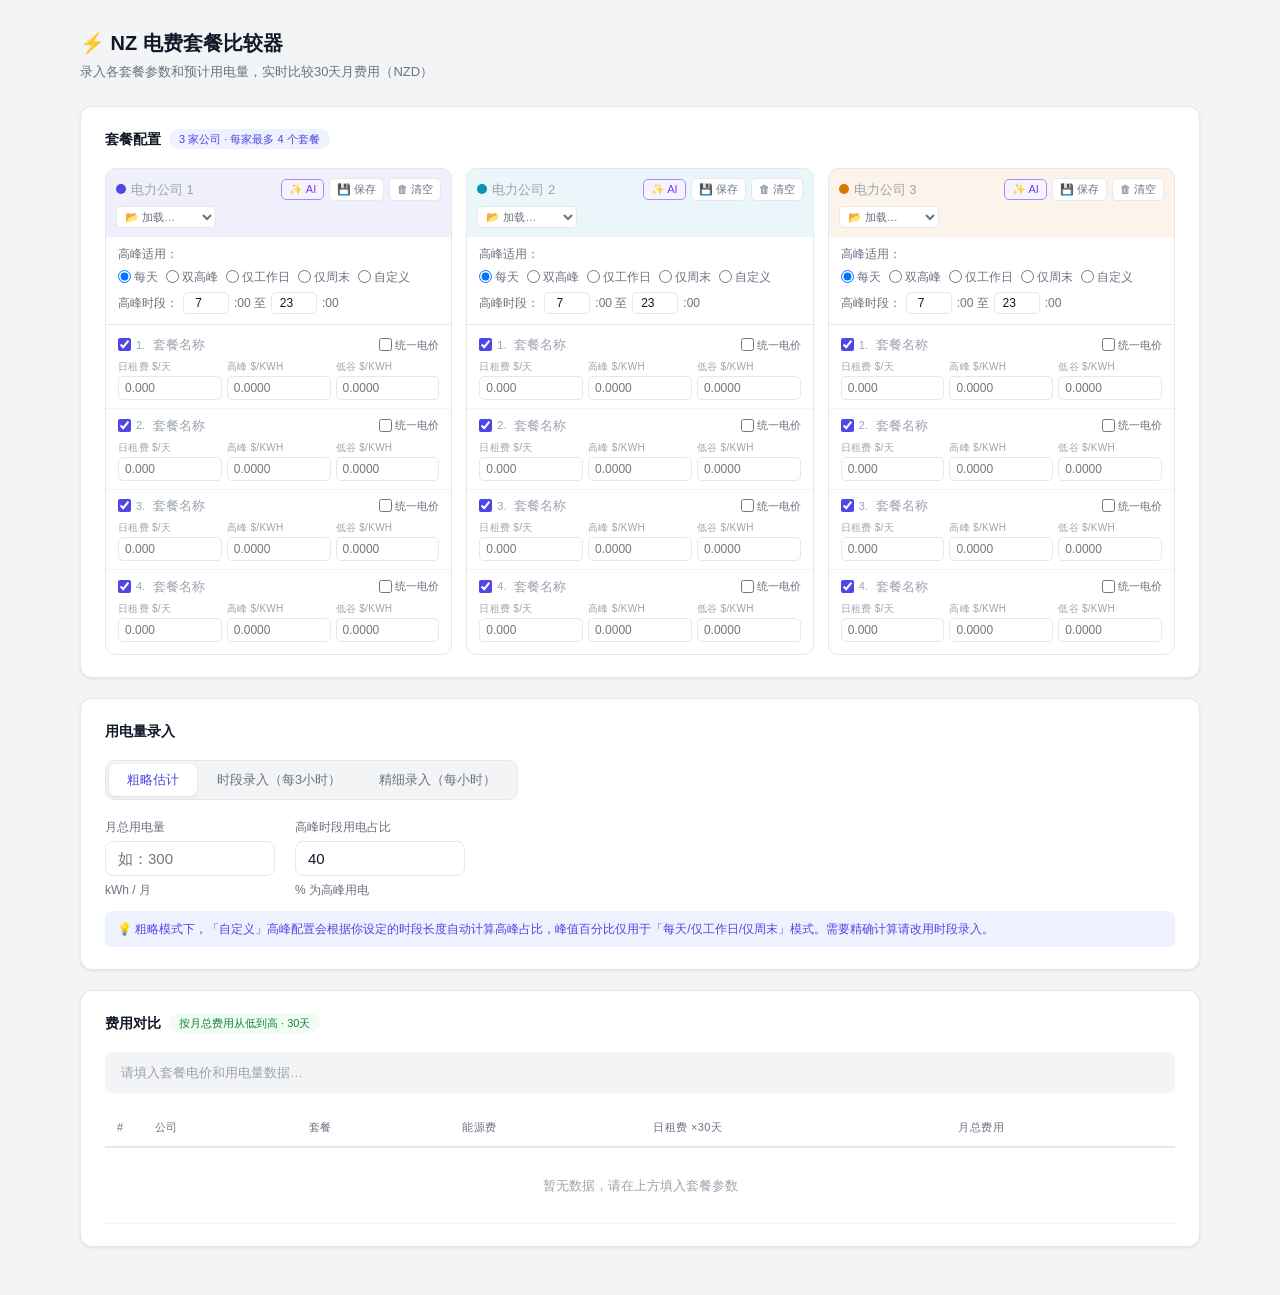
==== commit 96e57177: "Update electricity comparison tool" ====
--- a/index.html
+++ b/index.html
@@ -508,6 +508,7 @@
           oninput="s.cos[${ci}].name=this.value;renderResults()">
         <button class="hbtn ai" onclick="openAiModal(${ci})">✨ AI</button>
         <button class="hbtn" onclick="saveCompany(${ci})">💾 保存</button>
+        <button class="hbtn" onclick="clearCompany(${ci})" title="清空该公司所有输入">🗑 清空</button>
         <select class="load-sel" onchange="loadCompany(${ci},this.value)">
           <option value="">📂 加载…</option>
           <optgroup label="内置预设">
@@ -805,6 +806,20 @@
   catch { return []; }
 }
 
+function clearCompany(ci) {
+  if (!confirm(`确认清空公司 ${ci+1} 的所有输入？`)) return;
+  s.cos[ci] = {
+    name: '', peakDays: 'all',
+    peakStart: 7, peakEnd: 23, peak2Start: 17, peak2End: 21.5,
+    nonPeakDayRate: 'offpeak',
+    wdPeakStart: 7, wdPeakEnd: 23, wePeakStart: 9, wePeakEnd: 21,
+    weekdays: 21.5, weekends: 8.5,
+    pkgs: Array.from({length:4}, () => ({name:'', daily:'', isFlat:false, peak:'', offPeak:'', enabled:true}))
+  };
+  renderCos(); renderResults();
+  toast(`✓ 已清空公司 ${ci+1}`);
+}
+
 function saveCompany(ci) {
   const co   = s.cos[ci];
   const name = (co.name||`公司 ${ci+1}`).trim();
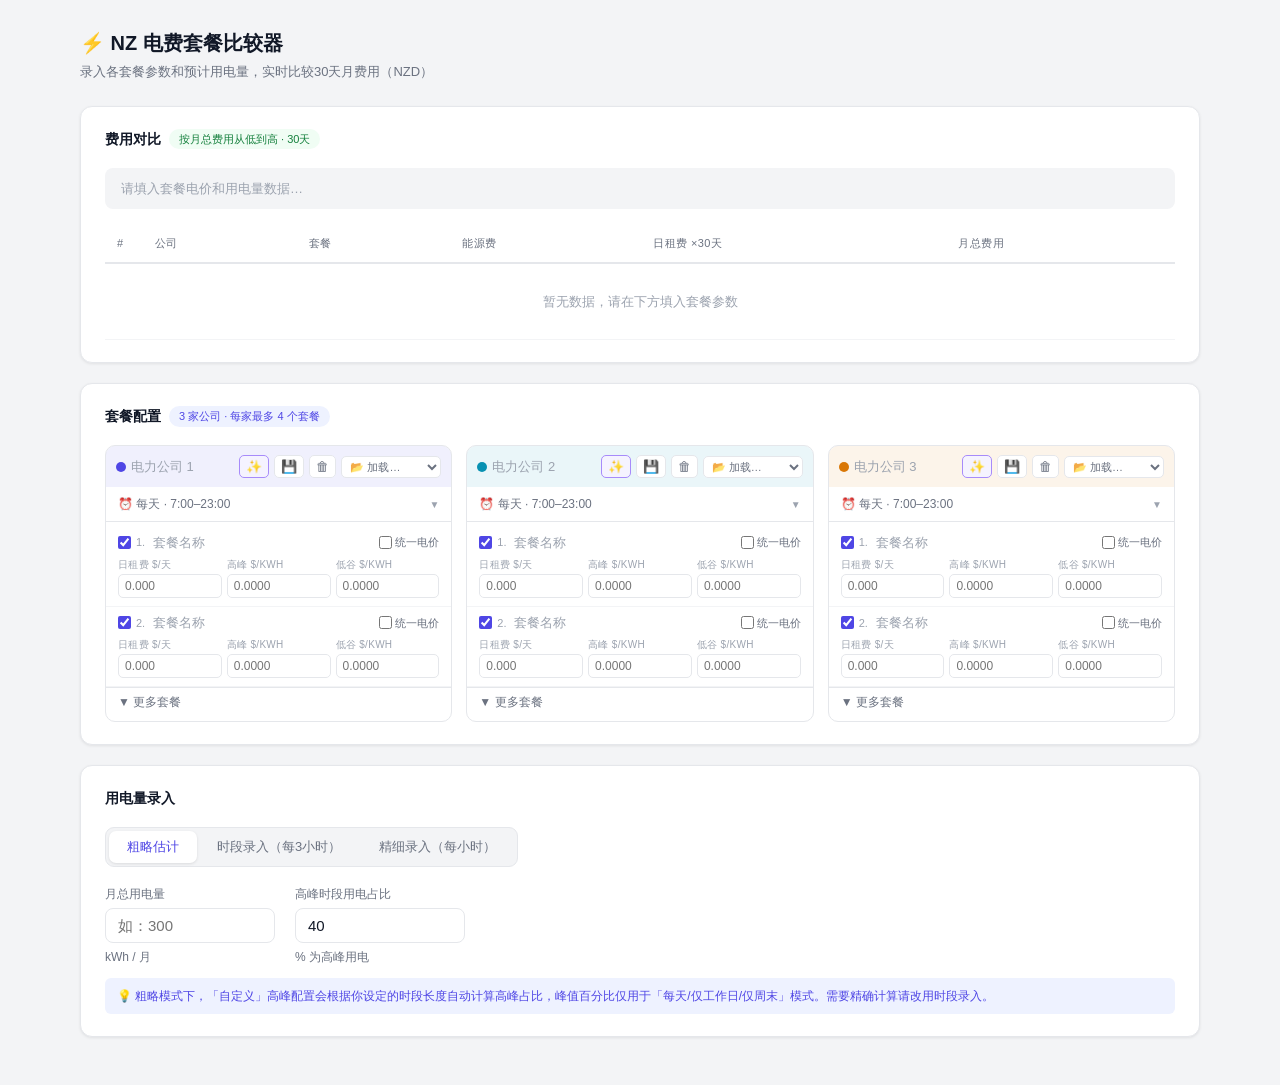
==== commit f9498f17: "Update electricity comparison tool" ====
--- a/index.html
+++ b/index.html
@@ -35,6 +35,7 @@
     .hbtn:hover{border-color:var(--accent);color:var(--accent)}
     .hbtn.ai{border-color:#a78bfa;color:#7c3aed;background:#f5f3ff}
     .hbtn.ai:hover{background:#ede9fe}
+    .hbtn.ico{padding:3px 6px;font-size:13px}
     .load-sel{padding:3px 4px;border:1px solid var(--border);border-radius:5px;font-size:11px;color:var(--muted);background:var(--white);cursor:pointer;max-width:100px}
     .load-sel:focus{outline:none;border-color:var(--accent)}
 
@@ -54,8 +55,18 @@
     .twin-label{font-size:11px;color:var(--muted);min-width:38px;font-weight:500}
     .day-count-row{display:flex;gap:14px;align-items:center;flex-wrap:wrap;font-size:12px;color:var(--muted)}
 
+    /* ── Peak toggle ── */
+    .peak-toggle{padding:8px 12px;display:flex;align-items:center;justify-content:space-between;border-bottom:1px solid var(--border);cursor:pointer;font-size:12px;color:var(--muted);user-select:none}
+    .peak-toggle:hover{background:var(--bg)}
+    .peak-chev{font-size:10px;color:var(--light)}
+
     /* ── Packages ── */
     .pkg-list{padding:4px 0}
+    .pkg-add{padding:7px 12px;font-size:12px;color:var(--accent);cursor:pointer;border:none;border-top:1px dashed #e5e7eb;background:transparent;width:100%;text-align:left}
+    .pkg-add:hover{background:var(--accent-bg)}
+    .pkg-more{padding:6px 12px;font-size:12px;color:var(--muted);cursor:pointer;border:none;border-top:1px solid var(--border);background:transparent;width:100%;text-align:left;display:flex;align-items:center;gap:5px}
+    .pkg-more:hover{background:var(--bg)}
+    .pkg-more-badge{font-size:10px;background:var(--accent-bg);color:var(--accent);border-radius:10px;padding:1px 7px;font-weight:600}
     .pkg-row{padding:8px 12px;border-bottom:1px solid #f3f4f6}
     .pkg-row:last-child{border-bottom:none}
     .pkg-row.off{opacity:.35}
@@ -100,6 +111,7 @@
     .usum strong{color:var(--text)}
 
     /* ── Results ── */
+    #resultsCard{position:sticky;top:16px;z-index:5}
     .sum-bar{display:flex;gap:16px;flex-wrap:wrap;padding:11px 16px;background:var(--bg);border-radius:8px;margin-bottom:16px;font-size:13px;color:var(--muted)}
     .sv{font-weight:600;color:var(--text)}
     .sv.g{color:var(--green)}
@@ -144,6 +156,28 @@
       .slots-grid{grid-template-columns:repeat(2,1fr)}
       .h-grid{grid-template-columns:repeat(4,1fr)}
       .mode-bar{flex-wrap:wrap;width:100%}
+      .pkg-rates{grid-template-columns:1fr 1fr}
+      table{display:block;overflow-x:auto;-webkit-overflow-scrolling:touch}
+    }
+    @media(max-width:520px){
+      .wrap{padding:14px 10px}
+      h1{font-size:17px}
+      .card{padding:14px 12px;border-radius:10px}
+      #resultsCard{position:static}
+      .sect-title{flex-wrap:wrap;gap:6px}
+      .pill{font-size:10px}
+      .sum-bar{flex-direction:column;gap:4px;align-items:flex-start}
+      th,td{padding:6px 5px;font-size:12px;white-space:nowrap}
+      .co-head{gap:3px}
+      .load-sel{max-width:80px;font-size:10px}
+      .hbtn.ico{font-size:12px;padding:3px 5px}
+      .urow{flex-direction:column}
+      .field{min-width:unset;width:100%}
+      .h-grid{grid-template-columns:repeat(3,1fr)}
+      .slots-grid{grid-template-columns:repeat(2,1fr)}
+      .mode-bar{font-size:12px}
+      .mb{padding:6px 12px}
+      .rg{gap:5px}
     }
   </style>
 </head>
@@ -152,22 +186,7 @@
   <h1>⚡ NZ 电费套餐比较器</h1>
   <p class="subtitle">录入各套餐参数和预计用电量，实时比较30天月费用（NZD）</p>
 
-  <div class="card">
-    <div class="sect-title">套餐配置 <span class="pill">3 家公司 · 每家最多 4 个套餐</span></div>
-    <div class="co-grid" id="coGrid"></div>
-  </div>
-
-  <div class="card">
-    <div class="sect-title">用电量录入</div>
-    <div class="mode-bar">
-      <button class="mb on" onclick="setMode('simple')">粗略估计</button>
-      <button class="mb" onclick="setMode('slots')">时段录入（每3小时）</button>
-      <button class="mb" onclick="setMode('hourly')">精细录入（每小时）</button>
-    </div>
-    <div id="usagePanel"></div>
-  </div>
-
-  <div class="card">
+  <div class="card" id="resultsCard">
     <div class="sect-title">费用对比 <span class="pill pill-g">按月总费用从低到高 · 30天</span></div>
     <div class="sum-bar" id="sumBar"><span style="color:var(--light)">请填入套餐电价和用电量…</span></div>
     <div id="peakWarn"></div>
@@ -180,6 +199,21 @@
       </thead>
       <tbody id="tBody"></tbody>
     </table>
+  </div>
+
+  <div class="card">
+    <div class="sect-title">套餐配置 <span class="pill">3 家公司 · 每家最多 4 个套餐</span></div>
+    <div class="co-grid" id="coGrid"></div>
+  </div>
+
+  <div class="card">
+    <div class="sect-title">用电量录入</div>
+    <div class="mode-bar">
+      <button class="mb on" onclick="setMode('simple')">粗略估计</button>
+      <button class="mb" onclick="setMode('slots')">时段录入（每3小时）</button>
+      <button class="mb" onclick="setMode('hourly')">精细录入（每小时）</button>
+    </div>
+    <div id="usagePanel"></div>
   </div>
 </div>
 
@@ -368,6 +402,33 @@
 
 let _aiCi = 0; // which company the AI modal is targeting
 
+// ── Peak section collapse state (not saved to localStorage) ──
+const peakOpen = [false, false, false];
+const pkgOpen  = [false, false, false];
+function togglePkgs(ci) { pkgOpen[ci] = !pkgOpen[ci]; renderCos(); }
+
+function togglePeak(ci) { peakOpen[ci] = !peakOpen[ci]; renderCos(); }
+
+function peakSummary(co) {
+  const fmtT = h => `${Math.floor(h)}:${h%1?'30':'00'}`;
+  switch(co.peakDays) {
+    case 'all':     return `每天 · ${fmtT(co.peakStart)}–${fmtT(co.peakEnd)}`;
+    case 'dual':    return `双高峰 · ${fmtT(co.peakStart)}–${fmtT(co.peakEnd)} / ${fmtT(co.peak2Start)}–${fmtT(co.peak2End)}`;
+    case 'weekday': return `仅工作日 · ${fmtT(co.peakStart)}–${fmtT(co.peakEnd)}`;
+    case 'weekend': return `仅周末 · ${fmtT(co.peakStart)}–${fmtT(co.peakEnd)}`;
+    case 'custom':  return `自定义 · 工作日 ${fmtT(co.wdPeakStart)}–${fmtT(co.wdPeakEnd)} / 周末 ${fmtT(co.wePeakStart)}–${fmtT(co.wePeakEnd)}`;
+    default:        return '高峰时段';
+  }
+}
+
+function addPkgSlot(ci) {
+  const idx = s.cos[ci].pkgs.findIndex(p => !p.enabled && (p.name||'').trim() === '');
+  if (idx === -1) return;
+  s.cos[ci].pkgs[idx].enabled = true;
+  if (idx >= 2) pkgOpen[ci] = true;
+  renderCos(); renderResults();
+}
+
 // ═══════════════════════════════════════════════
 // HELPERS
 // ═══════════════════════════════════════════════
@@ -506,9 +567,9 @@
         <span class="co-dot" style="background:${col}"></span>
         <input class="co-name" style="color:${col}" placeholder="电力公司 ${ci+1}" value="${esc(co.name)}"
           oninput="s.cos[${ci}].name=this.value;renderResults()">
-        <button class="hbtn ai" onclick="openAiModal(${ci})">✨ AI</button>
-        <button class="hbtn" onclick="saveCompany(${ci})">💾 保存</button>
-        <button class="hbtn" onclick="clearCompany(${ci})" title="清空该公司所有输入">🗑 清空</button>
+        <button class="hbtn ai ico" onclick="openAiModal(${ci})" title="AI 填入">✨</button>
+        <button class="hbtn ico" onclick="saveCompany(${ci})" title="保存">💾</button>
+        <button class="hbtn ico" onclick="clearCompany(${ci})" title="清空所有输入">🗑</button>
         <select class="load-sel" onchange="loadCompany(${ci},this.value)">
           <option value="">📂 加载…</option>
           <optgroup label="内置预设">
@@ -518,8 +579,13 @@
         </select>
       </div>
 
+      <div class="peak-toggle" onclick="togglePeak(${ci})">
+        <span>⏰ ${esc(peakSummary(co))}</span>
+        <span class="peak-chev">${peakOpen[ci]?'▲':'▼'}</span>
+      </div>
+
+      ${peakOpen[ci] ? `
       <div class="co-peak">
-        <!-- Peak days mode -->
         <div class="prow">
           <span>高峰适用：</span>
           <div class="rg">
@@ -533,7 +599,6 @@
           </div>
         </div>
 
-        <!-- Single peak window (all / weekday / weekend) -->
         ${!showCustom && !showDual ? `
         <div class="prow">
           <span>高峰时段：</span>
@@ -546,7 +611,6 @@
         </div>
         ` : ''}
 
-        <!-- Dual peak windows -->
         ${showDual ? `
         <div class="prow">
           <span>高峰时段1：</span>
@@ -568,11 +632,9 @@
         </div>
         ` : ''}
 
-        <!-- Extra options for non-'all' modes -->
         ${showExtra ? `
         <div class="extra-peak">
           ${showCustom ? `
-          <!-- Custom: two peak windows -->
           <div class="twin-peak">
             <div class="twin-row">
               <span class="twin-label">工作日：</span>
@@ -594,7 +656,6 @@
             </div>
           </div>
           ` : `
-          <!-- Weekday/weekend-only: uniform rate for other days -->
           <div class="prow">
             <span>${otherLabel}统一按：</span>
             <div class="rg">
@@ -626,11 +687,35 @@
         </div>
         ` : ''}
       </div>
-
-      <!-- Packages -->
-      <div class="pkg-list">
-        ${co.pkgs.map((p,pi) => renderPkgRow(ci,pi,p)).join('')}
-      </div>
+      ` : ''}
+
+      ${(() => {
+        const isPkgOpen = pkgOpen[ci];
+        const topRows = co.pkgs.slice(0,2).map((p,pi) => {
+          const blank = !p.enabled && (p.name||'').trim() === '';
+          return blank ? '' : renderPkgRow(ci,pi,p);
+        }).join('');
+        const extraPkgs = co.pkgs.slice(2);
+        const extraActive = extraPkgs.filter(p => p.enabled && ((p.name||'').trim() || p.daily || p.peak)).length;
+        const extraRows = isPkgOpen ? extraPkgs.map((p,pi) => {
+          const blank = !p.enabled && (p.name||'').trim() === '';
+          return blank ? '' : renderPkgRow(ci,pi+2,p);
+        }).join('') : '';
+        const emptyInTop   = co.pkgs.slice(0,2).filter(p => !p.enabled && (p.name||'').trim() === '').length;
+        const emptyInExtra = extraPkgs.filter(p => !p.enabled && (p.name||'').trim() === '').length;
+        return `<div class="pkg-list">
+          ${topRows}
+          ${emptyInTop > 0 ? `<button class="pkg-add" onclick="addPkgSlot(${ci})">＋ 添加套餐（还有 ${emptyInTop} 个空位）</button>` : ''}
+          <button class="pkg-more" onclick="togglePkgs(${ci})">
+            ${isPkgOpen ? '▲ 收起更多套餐' : '▼ 更多套餐'}
+            ${!isPkgOpen && extraActive > 0 ? `<span class="pkg-more-badge">${extraActive}</span>` : ''}
+          </button>
+          ${isPkgOpen ? `
+            ${extraRows}
+            ${emptyInExtra > 0 ? `<button class="pkg-add" onclick="addPkgSlot(${ci})">＋ 添加套餐（还有 ${emptyInExtra} 个空位）</button>` : ''}
+          ` : ''}
+        </div>`;
+      })()}
     </div>`;
   }).join('');
 }
@@ -773,7 +858,7 @@
 
   if (!rows.length) {
     document.getElementById('sumBar').innerHTML = `<span style="color:var(--light)">请填入套餐电价和用电量数据…</span>`;
-    document.getElementById('tBody').innerHTML  = `<tr><td colspan="6" style="text-align:center;padding:28px;color:var(--light);font-size:13px">暂无数据，请在上方填入套餐参数</td></tr>`;
+    document.getElementById('tBody').innerHTML  = `<tr><td colspan="6" style="text-align:center;padding:28px;color:var(--light);font-size:13px">暂无数据，请在下方填入套餐参数</td></tr>`;
     return;
   }
 
@@ -876,6 +961,7 @@
     }
     applyPeakSettings(cur, inData);
     if (!curName && inName) cur.name = inName;
+    peakOpen[ci] = true; // 展开峰时区让用户确认
     renderCos(); renderResults();
     toast(`✓ 已更新「${inName || profile.name}」的高峰时间设置`);
     return;
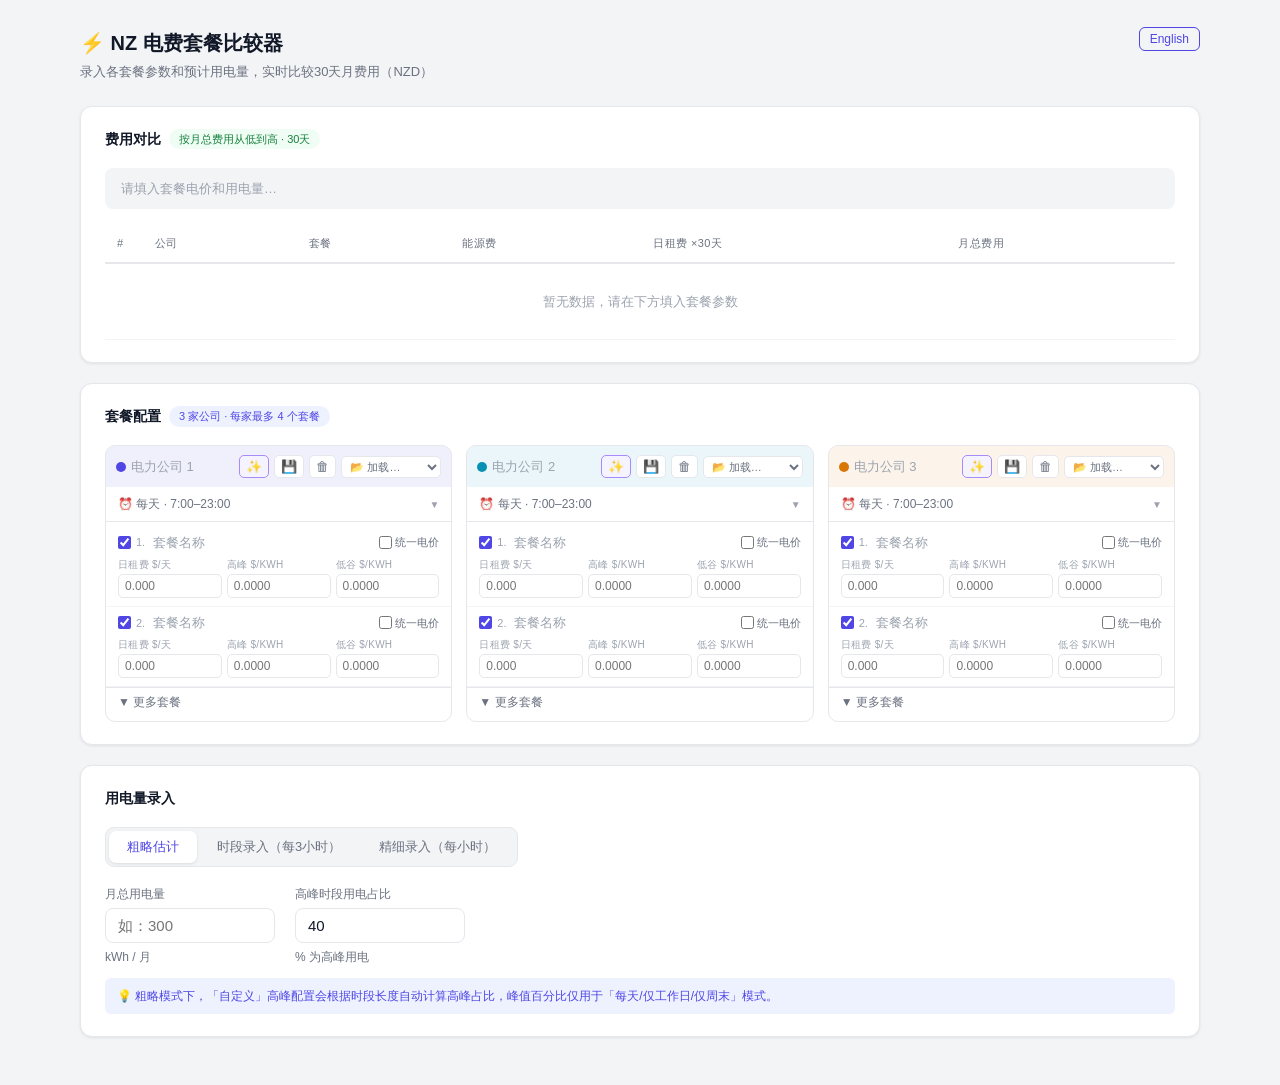
==== commit 7282be15: "Update index.html" ====
--- a/index.html
+++ b/index.html
@@ -4,185 +4,11 @@
   <meta charset="UTF-8">
   <meta name="viewport" content="width=device-width, initial-scale=1.0">
   <title>NZ 电费套餐比较器</title>
-  <style>
-    :root {
-      --c0:#4f46e5; --c1:#0891b2; --c2:#d97706;
-      --accent:#4f46e5; --accent-bg:#eef2ff;
-      --green:#15803d; --green-bg:#f0fdf4;
-      --amber-bg:#fffbeb;
-      --border:#e5e7eb; --bg:#f3f4f6; --white:#fff;
-      --text:#111827; --muted:#6b7280; --light:#9ca3af;
-      --shadow:0 1px 3px rgba(0,0,0,0.08);
-    }
-    *{box-sizing:border-box;margin:0;padding:0}
-    body{font-family:-apple-system,BlinkMacSystemFont,'Segoe UI',Arial,sans-serif;background:var(--bg);color:var(--text);font-size:14px;line-height:1.5}
-    .wrap{max-width:1160px;margin:0 auto;padding:28px 20px}
-    h1{font-size:20px;font-weight:700}
-    .subtitle{color:var(--muted);font-size:13px;margin-top:4px;margin-bottom:24px}
-    .card{background:var(--white);border-radius:12px;padding:22px 24px;margin-bottom:20px;box-shadow:var(--shadow);border:1px solid var(--border)}
-    .sect-title{font-size:14px;font-weight:600;margin-bottom:18px;display:flex;align-items:center;gap:8px}
-    .pill{font-size:11px;padding:2px 10px;border-radius:20px;font-weight:500;background:var(--accent-bg);color:var(--accent)}
-    .pill-g{background:var(--green-bg);color:var(--green)}
-
-    /* ── Company grid ── */
-    .co-grid{display:grid;grid-template-columns:repeat(3,1fr);gap:14px}
-    .co-box{border:1.5px solid var(--border);border-radius:10px;overflow:hidden}
-    .co-head{padding:9px 10px;display:flex;align-items:center;gap:5px;flex-wrap:wrap}
-    .co-dot{width:10px;height:10px;border-radius:50%;flex-shrink:0}
-    .co-name{flex:1;min-width:80px;font-size:13px;font-weight:600;border:none;background:transparent;outline:none}
-    .co-name::placeholder{color:var(--light);font-weight:400}
-    .hbtn{padding:3px 7px;border:1px solid var(--border);border-radius:5px;background:var(--white);font-size:11px;cursor:pointer;color:var(--muted);white-space:nowrap;transition:all .15s}
-    .hbtn:hover{border-color:var(--accent);color:var(--accent)}
-    .hbtn.ai{border-color:#a78bfa;color:#7c3aed;background:#f5f3ff}
-    .hbtn.ai:hover{background:#ede9fe}
-    .hbtn.ico{padding:3px 6px;font-size:13px}
-    .load-sel{padding:3px 4px;border:1px solid var(--border);border-radius:5px;font-size:11px;color:var(--muted);background:var(--white);cursor:pointer;max-width:100px}
-    .load-sel:focus{outline:none;border-color:var(--accent)}
-
-    /* ── Peak config ── */
-    .co-peak{padding:8px 12px 10px;font-size:12px;color:var(--muted);border-bottom:1px solid var(--border);display:flex;flex-direction:column;gap:6px}
-    .prow{display:flex;align-items:center;gap:5px;flex-wrap:wrap}
-    .prow span{white-space:nowrap}
-    .numinput{width:46px;padding:3px 5px;border:1px solid var(--border);border-radius:5px;font-size:12px;text-align:center;color:var(--text)}
-    .numinput:focus{outline:none;border-color:var(--accent)}
-    .numinput.sm{width:52px}
-    .rg{display:flex;gap:8px;flex-wrap:wrap}
-    .ro{display:flex;align-items:center;gap:3px;cursor:pointer;font-size:12px}
-    .ro input{cursor:pointer}
-    .extra-peak{background:var(--amber-bg);border-radius:7px;padding:7px 9px;display:flex;flex-direction:column;gap:6px}
-    .twin-peak{display:flex;flex-direction:column;gap:5px}
-    .twin-row{display:flex;align-items:center;gap:5px;flex-wrap:wrap}
-    .twin-label{font-size:11px;color:var(--muted);min-width:38px;font-weight:500}
-    .day-count-row{display:flex;gap:14px;align-items:center;flex-wrap:wrap;font-size:12px;color:var(--muted)}
-
-    /* ── Peak toggle ── */
-    .peak-toggle{padding:8px 12px;display:flex;align-items:center;justify-content:space-between;border-bottom:1px solid var(--border);cursor:pointer;font-size:12px;color:var(--muted);user-select:none}
-    .peak-toggle:hover{background:var(--bg)}
-    .peak-chev{font-size:10px;color:var(--light)}
-
-    /* ── Packages ── */
-    .pkg-list{padding:4px 0}
-    .pkg-add{padding:7px 12px;font-size:12px;color:var(--accent);cursor:pointer;border:none;border-top:1px dashed #e5e7eb;background:transparent;width:100%;text-align:left}
-    .pkg-add:hover{background:var(--accent-bg)}
-    .pkg-more{padding:6px 12px;font-size:12px;color:var(--muted);cursor:pointer;border:none;border-top:1px solid var(--border);background:transparent;width:100%;text-align:left;display:flex;align-items:center;gap:5px}
-    .pkg-more:hover{background:var(--bg)}
-    .pkg-more-badge{font-size:10px;background:var(--accent-bg);color:var(--accent);border-radius:10px;padding:1px 7px;font-weight:600}
-    .pkg-row{padding:8px 12px;border-bottom:1px solid #f3f4f6}
-    .pkg-row:last-child{border-bottom:none}
-    .pkg-row.off{opacity:.35}
-    .pkg-top{display:flex;align-items:center;gap:5px;margin-bottom:6px}
-    .pkg-enable{cursor:pointer;accent-color:var(--accent);width:13px;height:13px;flex-shrink:0}
-    .pkg-num{font-size:11px;color:var(--light);min-width:12px}
-    .pkg-name{flex:1;font-size:13px;font-weight:500;border:none;background:transparent;outline:none;color:var(--text)}
-    .pkg-name::placeholder{color:var(--light);font-weight:400}
-    .flat-lbl{display:flex;align-items:center;gap:3px;font-size:11px;color:var(--muted);cursor:pointer;white-space:nowrap}
-    .pkg-rates{display:grid;grid-template-columns:repeat(3,1fr);gap:5px}
-    .rf{display:flex;flex-direction:column;gap:2px}
-    .rl{font-size:10px;color:var(--light);text-transform:uppercase;letter-spacing:.03em}
-    .ri{padding:4px 6px;border:1px solid var(--border);border-radius:5px;font-size:12px;color:var(--text);width:100%}
-    .ri:focus{outline:none;border-color:var(--accent)}
-    .ri:disabled{background:#f9fafb;color:var(--light)}
-
-    /* ── Mode bar ── */
-    .mode-bar{display:flex;background:var(--bg);border:1px solid var(--border);border-radius:9px;padding:3px;gap:2px;width:fit-content;margin-bottom:18px}
-    .mb{padding:7px 18px;border:none;background:transparent;border-radius:7px;font-size:13px;cursor:pointer;color:var(--muted);font-weight:500;transition:all .15s}
-    .mb.on{background:var(--white);color:var(--accent);box-shadow:0 1px 3px rgba(0,0,0,.1)}
-
-    /* ── Usage ── */
-    .urow{display:flex;gap:20px;flex-wrap:wrap;align-items:flex-end}
-    .field{display:flex;flex-direction:column;gap:5px}
-    .field label{font-size:12px;color:var(--muted);font-weight:500}
-    .field input[type=number]{padding:8px 12px;border:1px solid var(--border);border-radius:8px;font-size:15px;width:170px;color:var(--text)}
-    .field input[type=number]:focus{outline:none;border-color:var(--accent)}
-    .unit{font-size:12px;color:var(--muted)}
-    .tip{margin-top:12px;padding:9px 12px;background:var(--accent-bg);border-radius:6px;font-size:12px;color:var(--accent)}
-    .peak-warn{margin:10px 0 4px;padding:9px 13px;background:#fffbeb;border:1px solid #fcd34d;border-radius:6px;font-size:12px;color:#92400e;line-height:1.5}
-    .slots-grid{display:grid;grid-template-columns:repeat(4,1fr);gap:10px}
-    .sc{display:flex;flex-direction:column;gap:4px}
-    .sl{font-size:11px;color:var(--muted);text-align:center}
-    .si{padding:8px 4px;border:1px solid var(--border);border-radius:7px;font-size:13px;text-align:center;color:var(--text);width:100%}
-    .si:focus{outline:none;border-color:var(--accent)}
-    .h-grid{display:grid;grid-template-columns:repeat(8,1fr);gap:6px}
-    .hc{display:flex;flex-direction:column;gap:2px}
-    .hl{font-size:10px;color:var(--muted);text-align:center}
-    .hi{padding:5px 2px;border:1px solid var(--border);border-radius:5px;font-size:11px;text-align:center;color:var(--text);width:100%}
-    .hi:focus{outline:none;border-color:var(--accent)}
-    .usum{font-size:12px;color:var(--muted);margin-top:12px}
-    .usum strong{color:var(--text)}
-
-    /* ── Results ── */
-    #resultsCard{position:sticky;top:16px;z-index:5}
-    .sum-bar{display:flex;gap:16px;flex-wrap:wrap;padding:11px 16px;background:var(--bg);border-radius:8px;margin-bottom:16px;font-size:13px;color:var(--muted)}
-    .sv{font-weight:600;color:var(--text)}
-    .sv.g{color:var(--green)}
-    table{width:100%;border-collapse:collapse}
-    th{padding:10px 12px;text-align:left;font-size:11px;font-weight:500;color:var(--muted);text-transform:uppercase;letter-spacing:.04em;border-bottom:2px solid var(--border)}
-    td{padding:11px 12px;border-bottom:1px solid #f3f4f6;font-size:14px}
-    tbody tr:hover{background:var(--bg)}
-    tr.best{background:var(--green-bg)}
-    tr.best td{color:var(--green)}
-    tr.best .total{font-size:16px;font-weight:700}
-    .rk{display:inline-flex;align-items:center;justify-content:center;width:24px;height:24px;border-radius:50%;font-size:12px;font-weight:600;background:#f3f4f6;color:var(--muted)}
-    .rk.g1{background:#fef08a;color:#854d0e}
-    .dot{width:8px;height:8px;border-radius:50%;display:inline-block;margin-right:5px;vertical-align:middle}
-    .mono{font-family:'SF Mono',Monaco,'Courier New',monospace;font-weight:600}
-    .dim{color:var(--muted);font-size:13px}
-
-    /* ── AI Modal ── */
-    .modal-overlay{position:fixed;inset:0;background:rgba(0,0,0,.45);backdrop-filter:blur(3px);display:flex;align-items:center;justify-content:center;z-index:100;opacity:0;pointer-events:none;transition:opacity .2s}
-    .modal-overlay.open{opacity:1;pointer-events:all}
-    .modal-box{background:var(--white);border-radius:14px;width:540px;max-width:calc(100vw - 32px);max-height:90vh;overflow-y:auto;box-shadow:0 20px 60px rgba(0,0,0,.2)}
-    .modal-head{padding:18px 20px 14px;display:flex;align-items:center;justify-content:space-between;border-bottom:1px solid var(--border)}
-    .modal-head span{font-size:15px;font-weight:600}
-    .modal-close{border:none;background:transparent;font-size:18px;cursor:pointer;color:var(--light);line-height:1;padding:2px 6px}
-    .modal-close:hover{color:var(--text)}
-    .modal-body{padding:20px}
-    .api-row{display:flex;align-items:flex-end;gap:10px}
-    .save-key-lbl{display:flex;align-items:center;gap:4px;font-size:12px;color:var(--muted);cursor:pointer;white-space:nowrap;padding-bottom:8px}
-    .ai-textarea{width:100%;border:1px solid var(--border);border-radius:8px;padding:10px 12px;font-size:13px;resize:vertical;min-height:140px;color:var(--text);font-family:inherit;margin-top:14px}
-    .ai-textarea:focus{outline:none;border-color:var(--accent)}
-    .ai-tip{margin-top:10px;padding:9px 12px;background:#f5f3ff;border-radius:6px;font-size:12px;color:#6d28d9}
-    .ai-status{margin-top:12px;font-size:13px;min-height:18px}
-    .ai-run-btn{margin-top:16px;width:100%;padding:10px;background:#7c3aed;color:#fff;border:none;border-radius:8px;font-size:14px;font-weight:600;cursor:pointer;transition:background .15s}
-    .ai-run-btn:hover:not(:disabled){background:#6d28d9}
-    .ai-run-btn:disabled{opacity:.6;cursor:not-allowed}
-
-    /* ── Toast ── */
-    .toast{position:fixed;bottom:24px;right:24px;background:#111;color:#fff;padding:10px 16px;border-radius:8px;font-size:13px;z-index:200;opacity:0;transition:opacity .2s;pointer-events:none}
-    .toast.show{opacity:1}
-
-    @media(max-width:800px){
-      .co-grid{grid-template-columns:1fr}
-      .slots-grid{grid-template-columns:repeat(2,1fr)}
-      .h-grid{grid-template-columns:repeat(4,1fr)}
-      .mode-bar{flex-wrap:wrap;width:100%}
-      .pkg-rates{grid-template-columns:1fr 1fr}
-      table{display:block;overflow-x:auto;-webkit-overflow-scrolling:touch}
-    }
-    @media(max-width:520px){
-      .wrap{padding:14px 10px}
-      h1{font-size:17px}
-      .card{padding:14px 12px;border-radius:10px}
-      #resultsCard{position:static}
-      .sect-title{flex-wrap:wrap;gap:6px}
-      .pill{font-size:10px}
-      .sum-bar{flex-direction:column;gap:4px;align-items:flex-start}
-      th,td{padding:6px 5px;font-size:12px;white-space:nowrap}
-      .co-head{gap:3px}
-      .load-sel{max-width:80px;font-size:10px}
-      .hbtn.ico{font-size:12px;padding:3px 5px}
-      .urow{flex-direction:column}
-      .field{min-width:unset;width:100%}
-      .h-grid{grid-template-columns:repeat(3,1fr)}
-      .slots-grid{grid-template-columns:repeat(2,1fr)}
-      .mode-bar{font-size:12px}
-      .mb{padding:6px 12px}
-      .rg{gap:5px}
-    }
-  </style>
+  <link rel="stylesheet" href="style.css">
 </head>
 <body>
 <div class="wrap">
+  <div class="lang-sw"><a href="en.html">English</a></div>
   <h1>⚡ NZ 电费套餐比较器</h1>
   <p class="subtitle">录入各套餐参数和预计用电量，实时比较30天月费用（NZD）</p>
 
@@ -228,7 +54,7 @@
       <div class="api-row">
         <div class="field" style="flex:1">
           <label>OpenAI API Key</label>
-          <input type="password" id="apiKeyInput" placeholder="sk-..." autocomplete="off"
+          <input type="password" id="apiKeyInput" placeholder="sk-…" autocomplete="off"
             style="width:100%;padding:8px 10px;border:1px solid var(--border);border-radius:8px;font-size:13px;color:var(--text)">
         </div>
         <label class="save-key-lbl">
@@ -246,942 +72,8 @@
 
 <div class="toast" id="toast"></div>
 
-<script>
-// ═══════════════════════════════════════════════
-// CONSTANTS
-// ═══════════════════════════════════════════════
-const COLORS = ['#4f46e5','#0891b2','#d97706'];
-const SLOT_LABELS = ['00:00–03:00','03:00–06:00','06:00–09:00','09:00–12:00',
-                     '12:00–15:00','15:00–18:00','18:00–21:00','21:00–24:00'];
-
-// ── 内置预设（电价采集日期：2026/08/02）──
-const PRESETS = [
-  {
-    id: 'preset-mercury-standard-flat',
-    name: '20260802-Mercury-standard-Flat',
-    data: {
-      name: 'Mercury', peakDays: 'all',
-      peakStart: 7, peakEnd: 23, nonPeakDayRate: 'offpeak',
-      wdPeakStart: 7, wdPeakEnd: 23, wePeakStart: 9, wePeakEnd: 21,
-      weekdays: 21.5, weekends: 8.5,
-      pkgs: [
-        { name: 'Standard user - Flat rates', daily: 3.3235, isFlat: true,  peak: 0.2558,  offPeak: 0.2558,  enabled: true  },
-        { name: '', daily: '', isFlat: false, peak: '', offPeak: '', enabled: false },
-        { name: '', daily: '', isFlat: false, peak: '', offPeak: '', enabled: false },
-        { name: '', daily: '', isFlat: false, peak: '', offPeak: '', enabled: false },
-      ]
-    }
-  },
-  {
-    id: 'preset-mercury-standard-flex',
-    name: '20260802-Mercury-standard-Flex',
-    data: {
-      name: 'Mercury', peakDays: 'dual',
-      peakStart: 7, peakEnd: 11, peak2Start: 17, peak2End: 21.5,
-      nonPeakDayRate: 'offpeak',
-      wdPeakStart: 7, wdPeakEnd: 23, wePeakStart: 9, wePeakEnd: 21,
-      weekdays: 21.5, weekends: 8.5,
-      pkgs: [
-        { name: 'Standard user - Flex rates', daily: 3.3235, isFlat: false, peak: 0.312, offPeak: 0.2108, enabled: true  },
-        { name: '', daily: '', isFlat: false, peak: '', offPeak: '', enabled: false },
-        { name: '', daily: '', isFlat: false, peak: '', offPeak: '', enabled: false },
-        { name: '', daily: '', isFlat: false, peak: '', offPeak: '', enabled: false },
-      ]
-    }
-  },
-  {
-    id: 'preset-genesis-peak',
-    name: '20260802-Genisis-peak-hours',
-    data: {
-      name: 'Genisis', peakDays: 'all',
-      peakStart: 7, peakEnd: 21, peak2Start: 17, peak2End: 21.5,
-      nonPeakDayRate: 'offpeak',
-      wdPeakStart: 7, wdPeakEnd: 21, wePeakStart: 9, wePeakEnd: 21,
-      weekdays: 21.5, weekends: 8.5,
-      pkgs: [
-        { name: '', daily: '', isFlat: false, peak: '', offPeak: '', enabled: false },
-        { name: '', daily: '', isFlat: false, peak: '', offPeak: '', enabled: false },
-        { name: '', daily: '', isFlat: false, peak: '', offPeak: '', enabled: false },
-        { name: '', daily: '', isFlat: false, peak: '', offPeak: '', enabled: false },
-      ]
-    }
-  },
-  {
-    id: 'preset-genesis-standard-flat',
-    name: '20260802-Genisis-standard-Flat',
-    data: {
-      name: 'Genisis', peakDays: 'all',
-      peakStart: 7, peakEnd: 23, nonPeakDayRate: 'offpeak',
-      wdPeakStart: 7, wdPeakEnd: 23, wePeakStart: 9, wePeakEnd: 21,
-      weekdays: 21.5, weekends: 8.5,
-      pkgs: [
-        { name: 'Standard user - Flat rates', daily: 2.6275, isFlat: true,  peak: 0.2853,  offPeak: 0.2853,  enabled: true  },
-        { name: '', daily: '', isFlat: false, peak: '', offPeak: '', enabled: false },
-        { name: '', daily: '', isFlat: false, peak: '', offPeak: '', enabled: false },
-        { name: '', daily: '', isFlat: false, peak: '', offPeak: '', enabled: false },
-      ]
-    }
-  },
-  {
-    id: 'preset-contact-good-charge',
-    name: '20260802-Contact-Good-Charge',
-    data: {
-      name: 'Contact', peakDays: 'all',
-      peakStart: 7, peakEnd: 21, peak2Start: 17, peak2End: 21.5,
-      nonPeakDayRate: 'offpeak',
-      wdPeakStart: 7, wdPeakEnd: 21, wePeakStart: 9, wePeakEnd: 21,
-      weekdays: 21.5, weekends: 8.5,
-      pkgs: [
-        { name: 'Good Charge', daily: 3.566, isFlat: false, peak: 0.33005, offPeak: 0.161, enabled: true  },
-        { name: '', daily: '', isFlat: false, peak: '', offPeak: '', enabled: false },
-        { name: '', daily: '', isFlat: false, peak: '', offPeak: '', enabled: false },
-        { name: '', daily: '', isFlat: false, peak: '', offPeak: '', enabled: false },
-      ]
-    }
-  },
-  {
-    id: 'preset-contact-basic',
-    name: '20260802-Contact-Basic',
-    data: {
-      name: 'Contact', peakDays: 'all',
-      peakStart: 7, peakEnd: 23, peak2Start: 17, peak2End: 21.5,
-      nonPeakDayRate: 'offpeak',
-      wdPeakStart: 7, wdPeakEnd: 23, wePeakStart: 9, wePeakEnd: 21,
-      weekdays: 21.5, weekends: 8.5,
-      pkgs: [
-        { name: 'Basic plan', daily: 3.221, isFlat: true, peak: 0.28279, offPeak: 0.28279, enabled: true  },
-        { name: '', daily: '', isFlat: false, peak: '', offPeak: '', enabled: false },
-        { name: '', daily: '', isFlat: false, peak: '', offPeak: '', enabled: false },
-        { name: '', daily: '', isFlat: false, peak: '', offPeak: '', enabled: false },
-      ]
-    }
-  },
-  {
-    id: 'preset-contact-standard-flat',
-    name: '20260802-Contact-standard-Flat',
-    data: {
-      name: 'Contact', peakDays: 'all',
-      peakStart: 7, peakEnd: 23, nonPeakDayRate: 'offpeak',
-      wdPeakStart: 7, wdPeakEnd: 23, wePeakStart: 9, wePeakEnd: 21,
-      weekdays: 21.5, weekends: 8.5,
-      pkgs: [
-        { name: 'Standard user - Flat rates', daily: 3.221,  isFlat: true,  peak: 0.28279, offPeak: 0.28279, enabled: true  },
-        { name: '', daily: '', isFlat: false, peak: '', offPeak: '', enabled: false },
-        { name: '', daily: '', isFlat: false, peak: '', offPeak: '', enabled: false },
-        { name: '', daily: '', isFlat: false, peak: '', offPeak: '', enabled: false },
-      ]
-    }
-  },
-];
-
-// ═══════════════════════════════════════════════
-// STATE
-// ═══════════════════════════════════════════════
-const s = {
-  cos: Array.from({length:3}, () => ({
-    name: '',
-    // Mode: 'all' | 'weekday' | 'weekend' | 'custom'
-    peakDays: 'all',
-    // For 'all' / 'weekday' / 'weekend':
-    peakStart: 7, peakEnd: 23,
-    nonPeakDayRate: 'offpeak',   // rate on non-peak days
-    // For 'custom': separate windows for weekdays and weekends
-    wdPeakStart: 7,  wdPeakEnd: 23,
-    wePeakStart: 9,  wePeakEnd: 21,
-    weekdays: 21.5,  weekends: 8.5,
-    peak2Start: 17, peak2End: 21.5,
-    pkgs: Array.from({length:4}, () => ({
-      name:'', daily:'', isFlat:false, peak:'', offPeak:'', enabled:true
-    }))
-  })),
-  mode: 'simple',
-  sim: {total:'', peakPct:'40'},
-  slots: Array(8).fill(''),
-  hrs:   Array(24).fill(''),
-};
-
-let _aiCi = 0; // which company the AI modal is targeting
-
-// ── Peak section collapse state (not saved to localStorage) ──
-const peakOpen = [false, false, false];
-const pkgOpen  = [false, false, false];
-function togglePkgs(ci) { pkgOpen[ci] = !pkgOpen[ci]; renderCos(); }
-
-function togglePeak(ci) { peakOpen[ci] = !peakOpen[ci]; renderCos(); }
-
-function peakSummary(co) {
-  const fmtT = h => `${Math.floor(h)}:${h%1?'30':'00'}`;
-  switch(co.peakDays) {
-    case 'all':     return `每天 · ${fmtT(co.peakStart)}–${fmtT(co.peakEnd)}`;
-    case 'dual':    return `双高峰 · ${fmtT(co.peakStart)}–${fmtT(co.peakEnd)} / ${fmtT(co.peak2Start)}–${fmtT(co.peak2End)}`;
-    case 'weekday': return `仅工作日 · ${fmtT(co.peakStart)}–${fmtT(co.peakEnd)}`;
-    case 'weekend': return `仅周末 · ${fmtT(co.peakStart)}–${fmtT(co.peakEnd)}`;
-    case 'custom':  return `自定义 · 工作日 ${fmtT(co.wdPeakStart)}–${fmtT(co.wdPeakEnd)} / 周末 ${fmtT(co.wePeakStart)}–${fmtT(co.wePeakEnd)}`;
-    default:        return '高峰时段';
-  }
-}
-
-function addPkgSlot(ci) {
-  const idx = s.cos[ci].pkgs.findIndex(p => !p.enabled && (p.name||'').trim() === '');
-  if (idx === -1) return;
-  s.cos[ci].pkgs[idx].enabled = true;
-  if (idx >= 2) pkgOpen[ci] = true;
-  renderCos(); renderResults();
-}
-
-// ═══════════════════════════════════════════════
-// HELPERS
-// ═══════════════════════════════════════════════
-const f   = v => parseFloat(v) || 0;
-const fmt = v => `$${v.toFixed(2)}`;
-const esc = v => String(v)
-  .replace(/&/g,'&amp;').replace(/</g,'&lt;')
-  .replace(/>/g,'&gt;').replace(/"/g,'&quot;');
-
-function isPeakHour(h, ps, pe) {
-  if (ps <= pe) return h >= ps && h < pe;
-  return h >= ps || h < pe;
-}
-
-// Fraction of 24h that falls in [ps, pe)
-function peakFrac(ps, pe) {
-  if (ps === pe) return 0;
-  if (ps < pe)  return (pe - ps) / 24;
-  return (24 - ps + pe) / 24; // wraps midnight
-}
-
-// ═══════════════════════════════════════════════
-// CALCULATION
-// ═══════════════════════════════════════════════
-
-// Returns per-day breakdown; shape differs for 'custom' vs others
-function getDailyPkOp(co) {
-  const wd = f(co.weekdays) || 21.5;
-  const we = f(co.weekends) || 8.5;
-
-  if (s.mode === 'simple') {
-    const total = f(s.sim.total);
-    const d  = total / 30;
-    const pp = f(s.sim.peakPct) / 100;
-
-    if (co.peakDays === 'custom') {
-      // Use hour-window proportions (peak% not meaningful across two schedules)
-      const wdF = peakFrac(co.wdPeakStart, co.wdPeakEnd);
-      const weF = peakFrac(co.wePeakStart, co.wePeakEnd);
-      return {custom:true, wdPk:d*wdF, wdOp:d*(1-wdF), wePk:d*weF, weOp:d*(1-weF), d};
-    }
-    if (co.peakDays === 'dual') {
-      // Use combined window fractions (peak% not meaningful across two windows)
-      const tf = Math.min(peakFrac(co.peakStart, co.peakEnd) + peakFrac(co.peak2Start, co.peak2End), 1);
-      return {pkPerDay:d*tf, opPerDay:d*(1-tf), d};
-    }
-    return {pkPerDay:d*pp, opPerDay:d*(1-pp), d};
-  }
-
-  // Build hourly array
-  let hrs;
-  if (s.mode === 'hourly') {
-    hrs = s.hrs.map(f);
-  } else {
-    hrs = Array(24).fill(0);
-    s.slots.forEach((v,i) => {
-      const ph = f(v)/3;
-      for (let h=i*3; h<i*3+3; h++) hrs[h] = ph;
-    });
-  }
-  const d = hrs.reduce((a,v)=>a+v, 0);
-
-  if (co.peakDays === 'custom') {
-    let wdPk=0, wePk=0;
-    hrs.forEach((v,h) => {
-      if (isPeakHour(h, co.wdPeakStart, co.wdPeakEnd)) wdPk += v;
-      if (isPeakHour(h, co.wePeakStart, co.wePeakEnd)) wePk += v;
-    });
-    return {custom:true, wdPk, wdOp:d-wdPk, wePk, weOp:d-wePk, d};
-  }
-
-  if (co.peakDays === 'dual') {
-    let pk=0, op=0;
-    hrs.forEach((v,h) => (isPeakHour(h, co.peakStart, co.peakEnd) || isPeakHour(h, co.peak2Start, co.peak2End)) ? (pk+=v) : (op+=v));
-    return {pkPerDay:pk, opPerDay:op, d};
-  }
-
-  let pk=0, op=0;
-  hrs.forEach((v,h) => isPeakHour(h, co.peakStart, co.peakEnd) ? (pk+=v) : (op+=v));
-  return {pkPerDay:pk, opPerDay:op, d};
-}
-
-function monthlyKwh(co) {
-  const day = getDailyPkOp(co);
-  const wd  = f(co.weekdays) || 21.5;
-  const we  = f(co.weekends) || 8.5;
-
-  if (co.peakDays === 'custom') {
-    const pk = day.wdPk * wd + day.wePk * we;
-    const op = day.wdOp * wd + day.weOp * we;
-    return {pk, op, tot: day.d * 30};
-  }
-
-  if (co.peakDays === 'all' || co.peakDays === 'dual') {
-    return {pk: day.pkPerDay*30, op: day.opPerDay*30, tot: day.d*30};
-  }
-
-  const pdC = co.peakDays==='weekday' ? wd : we;
-  const odC = co.peakDays==='weekday' ? we : wd;
-  const pkFP = day.pkPerDay * pdC;
-  const opFP = day.opPerDay * pdC;
-  const oKwh = day.d * odC;
-
-  return co.nonPeakDayRate === 'peak'
-    ? {pk: pkFP+oKwh, op: opFP,       tot: day.d*30}
-    : {pk: pkFP,       op: opFP+oKwh, tot: day.d*30};
-}
-
-function calcPkg(co, pkg) {
-  const u = monthlyKwh(co);
-  const energy = pkg.isFlat
-    ? u.tot * f(pkg.peak)
-    : u.pk  * f(pkg.peak) + u.op * f(pkg.offPeak);
-  const daily = f(pkg.daily) * 30;
-  return {energy, daily, total:energy+daily, kwh:u.tot};
-}
-
-// ═══════════════════════════════════════════════
-// RENDER: COMPANIES
-// ═══════════════════════════════════════════════
-function renderCos() {
-  const saved = getSaved();
-  document.getElementById('coGrid').innerHTML = s.cos.map((co,ci) => {
-    const col = COLORS[ci];
-    const pd  = co.peakDays;
-    const showExtra  = pd !== 'all' && pd !== 'dual';
-    const showCustom = pd === 'custom';
-    const showDual   = pd === 'dual';
-    const showUniform = pd === 'weekday' || pd === 'weekend';
-    const otherLabel = pd==='weekday' ? '周末/节假日' : (pd==='weekend' ? '工作日' : '');
-    const fmtT = h => `${Math.floor(h)}:${h%1?'30':'00'}`;
-
-    return `
-    <div class="co-box">
-      <div class="co-head" style="background:${col}15">
-        <span class="co-dot" style="background:${col}"></span>
-        <input class="co-name" style="color:${col}" placeholder="电力公司 ${ci+1}" value="${esc(co.name)}"
-          oninput="s.cos[${ci}].name=this.value;renderResults()">
-        <button class="hbtn ai ico" onclick="openAiModal(${ci})" title="AI 填入">✨</button>
-        <button class="hbtn ico" onclick="saveCompany(${ci})" title="保存">💾</button>
-        <button class="hbtn ico" onclick="clearCompany(${ci})" title="清空所有输入">🗑</button>
-        <select class="load-sel" onchange="loadCompany(${ci},this.value)">
-          <option value="">📂 加载…</option>
-          <optgroup label="内置预设">
-            ${PRESETS.map(p=>`<option value="${p.id}">📋 ${esc(p.name)}</option>`).join('')}
-          </optgroup>
-          ${saved.length ? `<optgroup label="我的保存">${saved.map(p=>`<option value="${p.id}">💾 ${esc(p.name)} (${p.savedAt})</option>`).join('')}</optgroup>` : ''}
-        </select>
-      </div>
-
-      <div class="peak-toggle" onclick="togglePeak(${ci})">
-        <span>⏰ ${esc(peakSummary(co))}</span>
-        <span class="peak-chev">${peakOpen[ci]?'▲':'▼'}</span>
-      </div>
-
-      ${peakOpen[ci] ? `
-      <div class="co-peak">
-        <div class="prow">
-          <span>高峰适用：</span>
-          <div class="rg">
-            ${[['all','每天'],['dual','双高峰'],['weekday','仅工作日'],['weekend','仅周末'],['custom','自定义']].map(([v,l])=>`
-              <label class="ro">
-                <input type="radio" name="pd${ci}" value="${v}" ${pd===v?'checked':''}
-                  onchange="s.cos[${ci}].peakDays=this.value;renderCos();renderResults()">
-                ${l}
-              </label>
-            `).join('')}
-          </div>
-        </div>
-
-        ${!showCustom && !showDual ? `
-        <div class="prow">
-          <span>高峰时段：</span>
-          <input type="number" class="numinput" min="0" max="23" value="${co.peakStart}"
-            oninput="s.cos[${ci}].peakStart=+this.value;renderResults()">
-          <span>:00 至</span>
-          <input type="number" class="numinput" min="0" max="24" value="${co.peakEnd}"
-            oninput="s.cos[${ci}].peakEnd=+this.value;renderResults()">
-          <span>:00</span>
-        </div>
-        ` : ''}
-
-        ${showDual ? `
-        <div class="prow">
-          <span>高峰时段1：</span>
-          <input type="number" class="numinput" min="0" max="23" step="0.5" value="${co.peakStart}"
-            oninput="s.cos[${ci}].peakStart=+this.value;renderResults()">
-          <span>:${co.peakStart%1?'30':'00'} 至</span>
-          <input type="number" class="numinput" min="0" max="24" step="0.5" value="${co.peakEnd}"
-            oninput="s.cos[${ci}].peakEnd=+this.value;renderResults()">
-          <span>:${co.peakEnd%1?'30':'00'}</span>
-        </div>
-        <div class="prow">
-          <span>高峰时段2：</span>
-          <input type="number" class="numinput" min="0" max="23" step="0.5" value="${co.peak2Start}"
-            oninput="s.cos[${ci}].peak2Start=+this.value;renderResults()">
-          <span>:${co.peak2Start%1?'30':'00'} 至</span>
-          <input type="number" class="numinput" min="0" max="24" step="0.5" value="${co.peak2End}"
-            oninput="s.cos[${ci}].peak2End=+this.value;renderResults()">
-          <span>:${co.peak2End%1?'30':'00'}</span>
-        </div>
-        ` : ''}
-
-        ${showExtra ? `
-        <div class="extra-peak">
-          ${showCustom ? `
-          <div class="twin-peak">
-            <div class="twin-row">
-              <span class="twin-label">工作日：</span>
-              <input type="number" class="numinput" min="0" max="23" value="${co.wdPeakStart}"
-                oninput="s.cos[${ci}].wdPeakStart=+this.value;renderResults()">
-              <span>:00 至</span>
-              <input type="number" class="numinput" min="0" max="24" value="${co.wdPeakEnd}"
-                oninput="s.cos[${ci}].wdPeakEnd=+this.value;renderResults()">
-              <span>:00 为高峰</span>
-            </div>
-            <div class="twin-row">
-              <span class="twin-label">周末：</span>
-              <input type="number" class="numinput" min="0" max="23" value="${co.wePeakStart}"
-                oninput="s.cos[${ci}].wePeakStart=+this.value;renderResults()">
-              <span>:00 至</span>
-              <input type="number" class="numinput" min="0" max="24" value="${co.wePeakEnd}"
-                oninput="s.cos[${ci}].wePeakEnd=+this.value;renderResults()">
-              <span>:00 为高峰</span>
-            </div>
-          </div>
-          ` : `
-          <div class="prow">
-            <span>${otherLabel}统一按：</span>
-            <div class="rg">
-              <label class="ro">
-                <input type="radio" name="npr${ci}" value="offpeak" ${co.nonPeakDayRate==='offpeak'?'checked':''}
-                  onchange="s.cos[${ci}].nonPeakDayRate=this.value;renderResults()">
-                低谷电价
-              </label>
-              <label class="ro">
-                <input type="radio" name="npr${ci}" value="peak" ${co.nonPeakDayRate==='peak'?'checked':''}
-                  onchange="s.cos[${ci}].nonPeakDayRate=this.value;renderResults()">
-                高峰电价
-              </label>
-            </div>
-          </div>
-          `}
-          <div class="day-count-row">
-            <span>工作日
-              <input type="number" class="numinput sm" step="0.5" min="0" max="30" value="${co.weekdays}"
-                oninput="s.cos[${ci}].weekdays=+this.value;renderResults()">
-              天/月
-            </span>
-            <span>周末/节假日
-              <input type="number" class="numinput sm" step="0.5" min="0" max="30" value="${co.weekends}"
-                oninput="s.cos[${ci}].weekends=+this.value;renderResults()">
-              天/月
-            </span>
-          </div>
-        </div>
-        ` : ''}
-      </div>
-      ` : ''}
-
-      ${(() => {
-        const isPkgOpen = pkgOpen[ci];
-        const topRows = co.pkgs.slice(0,2).map((p,pi) => {
-          const blank = !p.enabled && (p.name||'').trim() === '';
-          return blank ? '' : renderPkgRow(ci,pi,p);
-        }).join('');
-        const extraPkgs = co.pkgs.slice(2);
-        const extraActive = extraPkgs.filter(p => p.enabled && ((p.name||'').trim() || p.daily || p.peak)).length;
-        const extraRows = isPkgOpen ? extraPkgs.map((p,pi) => {
-          const blank = !p.enabled && (p.name||'').trim() === '';
-          return blank ? '' : renderPkgRow(ci,pi+2,p);
-        }).join('') : '';
-        const emptyInTop   = co.pkgs.slice(0,2).filter(p => !p.enabled && (p.name||'').trim() === '').length;
-        const emptyInExtra = extraPkgs.filter(p => !p.enabled && (p.name||'').trim() === '').length;
-        return `<div class="pkg-list">
-          ${topRows}
-          ${emptyInTop > 0 ? `<button class="pkg-add" onclick="addPkgSlot(${ci})">＋ 添加套餐（还有 ${emptyInTop} 个空位）</button>` : ''}
-          <button class="pkg-more" onclick="togglePkgs(${ci})">
-            ${isPkgOpen ? '▲ 收起更多套餐' : '▼ 更多套餐'}
-            ${!isPkgOpen && extraActive > 0 ? `<span class="pkg-more-badge">${extraActive}</span>` : ''}
-          </button>
-          ${isPkgOpen ? `
-            ${extraRows}
-            ${emptyInExtra > 0 ? `<button class="pkg-add" onclick="addPkgSlot(${ci})">＋ 添加套餐（还有 ${emptyInExtra} 个空位）</button>` : ''}
-          ` : ''}
-        </div>`;
-      })()}
-    </div>`;
-  }).join('');
-}
-
-function renderPkgRow(ci, pi, p) {
-  const dis = !p.enabled;
-  return `
-    <div class="pkg-row${dis?' off':''}">
-      <div class="pkg-top">
-        <input type="checkbox" class="pkg-enable" ${p.enabled?'checked':''}
-          title="${p.enabled?'点击禁用':'点击启用'}"
-          onchange="s.cos[${ci}].pkgs[${pi}].enabled=this.checked;renderCos();renderResults()">
-        <span class="pkg-num">${pi+1}.</span>
-        <input class="pkg-name" placeholder="套餐名称" value="${esc(p.name)}"
-          oninput="s.cos[${ci}].pkgs[${pi}].name=this.value;renderResults()"
-          ${dis?'disabled':''}>
-        <label class="flat-lbl">
-          <input type="checkbox" ${p.isFlat?'checked':''} ${dis?'disabled':''}
-            onchange="s.cos[${ci}].pkgs[${pi}].isFlat=this.checked;renderCos();renderResults()">
-          统一电价
-        </label>
-      </div>
-      <div class="pkg-rates">
-        <div class="rf">
-          <span class="rl">日租费 $/天</span>
-          <input class="ri" type="number" step="0.001" min="0" placeholder="0.000" value="${p.daily}"
-            oninput="s.cos[${ci}].pkgs[${pi}].daily=this.value;renderResults()"
-            ${dis?'disabled':''}>
-        </div>
-        <div class="rf">
-          <span class="rl">${p.isFlat?'电价':'高峰'} $/kWh</span>
-          <input class="ri" type="number" step="0.0001" min="0" placeholder="0.0000" value="${p.peak}"
-            oninput="s.cos[${ci}].pkgs[${pi}].peak=this.value;renderResults()"
-            ${dis?'disabled':''}>
-        </div>
-        <div class="rf">
-          <span class="rl">低谷 $/kWh</span>
-          <input class="ri" type="number" step="0.0001" min="0" placeholder="0.0000" value="${p.offPeak}"
-            oninput="s.cos[${ci}].pkgs[${pi}].offPeak=this.value;renderResults()"
-            ${dis||p.isFlat?'disabled':''}>
-        </div>
-      </div>
-    </div>`;
-}
-
-// ═══════════════════════════════════════════════
-// RENDER: USAGE
-// ═══════════════════════════════════════════════
-function renderUsage() {
-  const el = document.getElementById('usagePanel');
-  if (s.mode === 'simple') {
-    el.innerHTML = `
-      <div class="urow">
-        <div class="field">
-          <label>月总用电量</label>
-          <input type="number" step="1" min="0" placeholder="如：300" value="${s.sim.total}"
-            oninput="s.sim.total=this.value;renderResults()">
-          <span class="unit">kWh / 月</span>
-        </div>
-        <div class="field">
-          <label>高峰时段用电占比</label>
-          <input type="number" min="0" max="100" step="1" placeholder="40" value="${s.sim.peakPct}"
-            oninput="s.sim.peakPct=this.value;renderResults()">
-          <span class="unit">% 为高峰用电</span>
-        </div>
-      </div>
-      <div class="tip">💡 粗略模式下，「自定义」高峰配置会根据你设定的时段长度自动计算高峰占比，峰值百分比仅用于「每天/仅工作日/仅周末」模式。需要精确计算请改用时段录入。</div>
-    `;
-  } else if (s.mode === 'slots') {
-    el.innerHTML = `
-      <p style="font-size:13px;color:var(--muted);margin-bottom:14px">输入每个时段的<strong>日均</strong>用电量（kWh/天）。</p>
-      <div class="slots-grid">
-        ${SLOT_LABELS.map((t,i)=>`
-          <div class="sc">
-            <span class="sl">${t}</span>
-            <input class="si" type="number" min="0" step="0.1" placeholder="0" value="${s.slots[i]}"
-              oninput="s.slots[${i}]=this.value;renderResults();updateSum()">
-          </div>
-        `).join('')}
-      </div>
-      <div class="usum" id="usum"></div>
-    `;
-    updateSum();
-  } else {
-    el.innerHTML = `
-      <p style="font-size:13px;color:var(--muted);margin-bottom:14px">输入每小时的<strong>日均</strong>用电量（kWh/天）。</p>
-      <div class="h-grid">
-        ${Array.from({length:24},(_,h)=>`
-          <div class="hc">
-            <span class="hl">${String(h).padStart(2,'0')}:00</span>
-            <input class="hi" type="number" min="0" step="0.01" placeholder="0" value="${s.hrs[h]}"
-              oninput="s.hrs[${h}]=this.value;renderResults();updateSum()">
-          </div>
-        `).join('')}
-      </div>
-      <div class="usum" id="usum"></div>
-    `;
-    updateSum();
-  }
-}
-
-function updateSum() {
-  const el = document.getElementById('usum');
-  if (!el) return;
-  const daily = s.mode==='slots'
-    ? s.slots.reduce((a,v)=>a+f(v),0)
-    : s.hrs.reduce((a,v)=>a+f(v),0);
-  el.innerHTML = `合计：<strong>${daily.toFixed(2)} kWh/天</strong>，约 <strong>${(daily*30).toFixed(0)} kWh/月</strong>`;
-}
-
-// ═══════════════════════════════════════════════
-// RENDER: RESULTS
-// ═══════════════════════════════════════════════
-function renderResults() {
-  updateSum();
-  const rows = [];
-  s.cos.forEach((co,ci) => {
-    co.pkgs.forEach((pkg,pi) => {
-      if (!pkg.enabled || f(pkg.peak)===0) return;
-      const c = calcPkg(co, pkg);
-      rows.push({ci, cname:co.name||`公司 ${ci+1}`, pname:pkg.name||`套餐 ${pi+1}`, ...c});
-    });
-  });
-  rows.sort((a,b)=>a.total-b.total);
-
-  // 检测同一公司内是否有套餐来自不同峰时配置
-  const peakWarnings = [];
-  s.cos.forEach((co, ci) => {
-    const nonFlat = co.pkgs.filter(p => p.enabled && !p.isFlat && p._peakKey);
-    if (nonFlat.length < 2) return;
-    const keys = [...new Set(nonFlat.map(p => p._peakKey))];
-    if (keys.length > 1) {
-      const names = nonFlat.map(p => p.name || '(未命名)').join('、');
-      peakWarnings.push(`⚠️ ${co.name || `公司 ${ci+1}`} 下的套餐「${names}」来自不同的高峰时段配置，当前统一使用同一套峰时计算，请核实结果是否符合实际。`);
-    }
-  });
-  document.getElementById('peakWarn').innerHTML = peakWarnings.length
-    ? peakWarnings.map(w => `<div class="peak-warn">${esc(w)}</div>`).join('')
-    : '';
-
-  if (!rows.length) {
-    document.getElementById('sumBar').innerHTML = `<span style="color:var(--light)">请填入套餐电价和用电量数据…</span>`;
-    document.getElementById('tBody').innerHTML  = `<tr><td colspan="6" style="text-align:center;padding:28px;color:var(--light);font-size:13px">暂无数据，请在下方填入套餐参数</td></tr>`;
-    return;
-  }
-
-  const minT = rows[0].total, maxT = rows[rows.length-1].total;
-  document.getElementById('sumBar').innerHTML = `
-    <span>月用电量：<span class="sv">${rows[0].kwh.toFixed(0)} kWh</span></span>
-    <span>·</span>
-    <span>最低月费：<span class="sv g">${fmt(minT)}</span></span>
-    <span>·</span>
-    <span>最高月费：<span class="sv">${fmt(maxT)}</span></span>
-    ${rows.length>1&&maxT>minT?`<span>·</span><span>最多可省：<span class="sv g">${fmt(maxT-minT)}/月</span></span>`:''}
-  `;
-  document.getElementById('tBody').innerHTML = rows.map((r,i)=>`
-    <tr class="${i===0?'best':''}">
-      <td><span class="rk ${i===0?'g1':''}">${i+1}</span></td>
-      <td><span class="dot" style="background:${COLORS[r.ci]}"></span>${esc(r.cname)}</td>
-      <td>${esc(r.pname)}</td>
-      <td class="dim mono">${fmt(r.energy)}</td>
-      <td class="dim mono">${fmt(r.daily)}</td>
-      <td class="mono total">${fmt(r.total)}</td>
-    </tr>
-  `).join('');
-}
-
-// ═══════════════════════════════════════════════
-// SAVE / LOAD
-// ═══════════════════════════════════════════════
-function getSaved() {
-  try { return JSON.parse(localStorage.getItem('nz-elec-saved')||'[]'); }
-  catch { return []; }
-}
-
-function clearCompany(ci) {
-  if (!confirm(`确认清空公司 ${ci+1} 的所有输入？`)) return;
-  s.cos[ci] = {
-    name: '', peakDays: 'all',
-    peakStart: 7, peakEnd: 23, peak2Start: 17, peak2End: 21.5,
-    nonPeakDayRate: 'offpeak',
-    wdPeakStart: 7, wdPeakEnd: 23, wePeakStart: 9, wePeakEnd: 21,
-    weekdays: 21.5, weekends: 8.5,
-    pkgs: Array.from({length:4}, () => ({name:'', daily:'', isFlat:false, peak:'', offPeak:'', enabled:true}))
-  };
-  renderCos(); renderResults();
-  toast(`✓ 已清空公司 ${ci+1}`);
-}
-
-function saveCompany(ci) {
-  const co   = s.cos[ci];
-  const name = (co.name||`公司 ${ci+1}`).trim();
-  const saved = getSaved();
-  const idx   = saved.findIndex(p=>p.name===name);
-  const prof  = {id: idx>=0?saved[idx].id:Date.now(), savedAt:new Date().toLocaleDateString('zh-CN'), name, data:JSON.parse(JSON.stringify(co))};
-  if (idx>=0) saved[idx]=prof; else saved.push(prof);
-  localStorage.setItem('nz-elec-saved', JSON.stringify(saved));
-  toast(`✓ 已保存「${name}」`);
-  renderCos();
-}
-
-// 峰时配置的指纹（用于比较套餐来源的峰时是否一致）
-function makePeakKey(co) {
-  return [co.peakDays, co.peakStart, co.peakEnd, co.peak2Start??'', co.peak2End??''].join('|');
-}
-
-// 判断峰时设置是否不同
-function peakSettingsDiffer(a, b) {
-  return ['peakDays','peakStart','peakEnd','peak2Start','peak2End',
-          'wdPeakStart','wdPeakEnd','wePeakStart','wePeakEnd'].some(k =>
-    b[k] !== undefined && a[k] !== b[k]
-  );
-}
-
-// 把 b 的峰时字段复制到 a
-function applyPeakSettings(a, b) {
-  ['peakDays','peakStart','peakEnd','peak2Start','peak2End',
-   'nonPeakDayRate','wdPeakStart','wdPeakEnd','wePeakStart','wePeakEnd',
-   'weekdays','weekends'].forEach(k => { if (b[k] !== undefined) a[k] = b[k]; });
-}
-
-function loadCompany(ci, profileId) {
-  if (!profileId) return;
-  const profile = profileId.startsWith('preset-')
-    ? PRESETS.find(p => p.id === profileId)
-    : getSaved().find(p => String(p.id) === String(profileId));
-  if (!profile) return;
-
-  const cur     = s.cos[ci];
-  const curName = (cur.name || '').trim();
-  const inName  = (profile.data.name || '').trim();
-  const inData  = profile.data;
-
-  // 判断是否为「纯高峰时间档案」（所有套餐都没有日费和电价）
-  const hasPlanData = inData.pkgs.some(p =>
-    p.enabled && ((p.daily !== '' && p.daily !== 0) || (p.peak !== '' && p.peak !== 0))
-  );
-
-  if (!hasPlanData) {
-    // 纯峰时档案：只更新高峰时间，不占套餐位
-    if (curName && peakSettingsDiffer(cur, inData)) {
-      if (!confirm(`「${profile.name}」的高峰时间与公司 ${ci+1} 现有设置不同，确认覆盖？`)) { renderCos(); return; }
-    }
-    applyPeakSettings(cur, inData);
-    if (!curName && inName) cur.name = inName;
-    peakOpen[ci] = true; // 展开峰时区让用户确认
-    renderCos(); renderResults();
-    toast(`✓ 已更新「${inName || profile.name}」的高峰时间设置`);
-    return;
-  }
-
-  // 当前公司为空 → 直接整体替换
-  if (!curName) {
-    s.cos[ci] = JSON.parse(JSON.stringify(inData));
-    renderCos(); renderResults();
-    toast(`✓ 已加载「${profile.name}」`);
-    return;
-  }
-
-  // 公司名不同 → 禁止合并
-  if (inName && curName !== inName) {
-    alert(`⚠️ 无法合并：当前公司是「${curName}」，载入的档案属于「${inName}」。\n请先清空该公司，或选择同一公司的档案。`);
-    renderCos();
-    return;
-  }
-
-  // 同公司 → 检查峰时设置是否会改变
-  if (peakSettingsDiffer(cur, inData)) {
-    if (!confirm(`「${profile.name}」的高峰时间与公司 ${ci+1} 现有设置不同，合并时将一并覆盖高峰时间，确认？`)) { renderCos(); return; }
-    applyPeakSettings(cur, inData);
-  }
-
-  // 合并套餐（记录来源峰时指纹，供后续不匹配检测用）
-  const inPeakKey = makePeakKey(inData);
-  const inPlans = inData.pkgs.filter(p => p.enabled);
-  for (const plan of inPlans) {
-    const planCopy = JSON.parse(JSON.stringify(plan));
-    if (!plan.isFlat) planCopy._peakKey = inPeakKey; // 仅非统一电价套餐才需要检测
-    const emptyIdx = cur.pkgs.findIndex(p => (p.name || '').trim() === '');
-    if (emptyIdx !== -1) {
-      cur.pkgs[emptyIdx] = planCopy;
-    } else {
-      const slotList = cur.pkgs.map((p, i) => `${i+1}: ${p.name || '(未命名)'}`).join('\n');
-      const choice = prompt(`所有套餐位已有内容，「${plan.name}」放入哪个位置？\n\n${slotList}\n\n请输入 1–4（取消则跳过）：`);
-      const idx = parseInt(choice) - 1;
-      if (idx >= 0 && idx <= 3) {
-        cur.pkgs[idx] = planCopy;
-      } else {
-        toast('已取消');
-        renderCos();
-        return;
-      }
-    }
-  }
-
-  renderCos(); renderResults();
-  toast(`✓ 已合并套餐至公司 ${ci+1}`);
-}
-
-// ═══════════════════════════════════════════════
-// AI MODAL
-// ═══════════════════════════════════════════════
-function openAiModal(ci) {
-  _aiCi = ci;
-  const key = localStorage.getItem('nz-elec-openai-key') || '';
-  document.getElementById('apiKeyInput').value = key;
-  document.getElementById('saveKeyCheck').checked = !!key;
-  document.getElementById('aiText').value = '';
-  document.getElementById('aiStatus').innerHTML = '';
-  document.getElementById('aiRunBtn').disabled = false;
-  document.getElementById('aiRunBtn').textContent = '✨ 解析并填入';
-  document.getElementById('aiModal').classList.add('open');
-}
-
-function closeModal() {
-  document.getElementById('aiModal').classList.remove('open');
-}
-
-// Close on overlay click
-document.getElementById('aiModal').addEventListener('click', function(e) {
-  if (e.target === this) closeModal();
-});
-
-async function runAI() {
-  const apiKey = document.getElementById('apiKeyInput').value.trim();
-  const text   = document.getElementById('aiText').value.trim();
-  if (!apiKey) { setAiStatus('error','请输入 OpenAI API Key'); return; }
-  if (!text)   { setAiStatus('error','请粘贴定价页面文字'); return; }
-
-  if (document.getElementById('saveKeyCheck').checked)
-    localStorage.setItem('nz-elec-openai-key', apiKey);
-
-  const btn = document.getElementById('aiRunBtn');
-  btn.disabled = true;
-  btn.textContent = '解析中…';
-  setAiStatus('loading','正在调用 AI，请稍候…');
-
-  const prompt = `你是一个新西兰电费套餐数据提取助手。从以下文字中提取电力公司定价信息，返回JSON对象。
-
-JSON格式：
-{
-  "name": "公司名称",
-  "peakDays": "all"|"weekday"|"weekend"|"custom",
-  "peakStart": 7,
-  "peakEnd": 23,
-  "nonPeakDayRate": "offpeak"|"peak",
-  "wdPeakStart": 7,
-  "wdPeakEnd": 23,
-  "wePeakStart": 9,
-  "wePeakEnd": 21,
-  "weekdays": 21.5,
-  "weekends": 8.5,
-  "pkgs": [
-    {
-      "name": "套餐名",
-      "daily": 1.50,
-      "isFlat": false,
-      "peak": 0.2800,
-      "offPeak": 0.1500,
-      "enabled": true
-    }
-  ]
-}
-
-规则：
-- peakDays: "all"=每天都有高峰低谷, "weekday"=只有工作日区分高峰低谷, "weekend"=只有周末区分, "custom"=工作日和周末有不同的高峰时段
-- 如果工作日和周末高峰时段不同，用"custom"并填wdPeakStart/wdPeakEnd/wePeakStart/wePeakEnd
-- 电价单位转换为NZD/kWh（若原文是cents，除以100，如28c→0.28）
-- 日租费单位为NZD/天
-- 统一电价(flat rate)时isFlat为true，peak填该电价，offPeak填相同值
-- 最多提取4个套餐
-- 缺失字段用合理默认值
-
-文字：
-${text}`;
-
-  try {
-    const res = await fetch('https://api.openai.com/v1/chat/completions', {
-      method: 'POST',
-      headers: {'Content-Type':'application/json','Authorization':`Bearer ${apiKey}`},
-      body: JSON.stringify({
-        model: 'gpt-4o-mini',
-        messages: [{role:'user', content:prompt}],
-        response_format: {type:'json_object'},
-        max_tokens: 1200
-      })
-    });
-
-    if (!res.ok) {
-      const err = await res.json().catch(()=>({}));
-      throw new Error(err.error?.message || `HTTP ${res.status}`);
-    }
-
-    const data   = await res.json();
-    const result = JSON.parse(data.choices[0].message.content);
-    applyAiResult(_aiCi, result);
-    setAiStatus('success','✓ 解析成功，已自动填入表格！');
-    setTimeout(closeModal, 1400);
-
-  } catch(e) {
-    setAiStatus('error', `解析失败：${e.message}`);
-    btn.disabled = false;
-    btn.textContent = '✨ 解析并填入';
-  }
-}
-
-function setAiStatus(type, msg) {
-  const el = document.getElementById('aiStatus');
-  el.style.color = type==='success' ? 'var(--green)' : type==='error' ? '#dc2626' : 'var(--muted)';
-  el.textContent = msg;
-}
-
-function applyAiResult(ci, r) {
-  const co = s.cos[ci];
-  const fields = ['name','peakDays','peakStart','peakEnd','nonPeakDayRate',
-                  'wdPeakStart','wdPeakEnd','wePeakStart','wePeakEnd','weekdays','weekends'];
-  fields.forEach(k => { if (r[k] !== undefined) co[k] = r[k]; });
-
-  if (Array.isArray(r.pkgs)) {
-    const list = r.pkgs.slice(0,4);
-    list.forEach((p,i) => {
-      co.pkgs[i] = {
-        name:     p.name     ?? co.pkgs[i].name,
-        daily:    p.daily    ?? co.pkgs[i].daily,
-        isFlat:   p.isFlat   ?? false,
-        peak:     p.peak     ?? co.pkgs[i].peak,
-        offPeak:  p.offPeak  ?? co.pkgs[i].offPeak,
-        enabled:  true
-      };
-    });
-    // disable unused slots
-    for (let i = list.length; i < 4; i++) co.pkgs[i].enabled = false;
-  }
-
-  renderCos();
-  renderResults();
-  toast(`✓ 已填入「${co.name || `公司 ${ci+1}`}」`);
-}
-
-// ═══════════════════════════════════════════════
-// UTILITIES
-// ═══════════════════════════════════════════════
-function setMode(m) {
-  s.mode = m;
-  document.querySelectorAll('.mb').forEach((b,i) => {
-    b.classList.toggle('on', ['simple','slots','hourly'][i]===m);
-  });
-  renderUsage();
-  renderResults();
-}
-
-let _toastT = null;
-function toast(msg) {
-  const el = document.getElementById('toast');
-  el.textContent = msg;
-  el.classList.add('show');
-  if (_toastT) clearTimeout(_toastT);
-  _toastT = setTimeout(()=>el.classList.remove('show'), 2200);
-}
-
-// ═══════════════════════════════════════════════
-// INIT
-// ═══════════════════════════════════════════════
-renderCos();
-renderUsage();
-renderResults();
-</script>
+<script src="presets.js"></script>
+<script src="common.js"></script>
+<script src="zh.js"></script>
 </body>
 </html>
--- a/style.css
+++ b/style.css
@@ -0,0 +1,183 @@
+/* ── Variables ── */
+:root {
+  --c0:#4f46e5; --c1:#0891b2; --c2:#d97706;
+  --accent:#4f46e5; --accent-bg:#eef2ff;
+  --green:#15803d; --green-bg:#f0fdf4;
+  --amber-bg:#fffbeb;
+  --border:#e5e7eb; --bg:#f3f4f6; --white:#fff;
+  --text:#111827; --muted:#6b7280; --light:#9ca3af;
+  --shadow:0 1px 3px rgba(0,0,0,0.08);
+}
+*{box-sizing:border-box;margin:0;padding:0}
+body{font-family:-apple-system,BlinkMacSystemFont,'Segoe UI',Arial,sans-serif;background:var(--bg);color:var(--text);font-size:14px;line-height:1.5}
+.wrap{max-width:1160px;margin:0 auto;padding:28px 20px;position:relative}
+h1{font-size:20px;font-weight:700}
+.subtitle{color:var(--muted);font-size:13px;margin-top:4px;margin-bottom:24px}
+.card{background:var(--white);border-radius:12px;padding:22px 24px;margin-bottom:20px;box-shadow:var(--shadow);border:1px solid var(--border)}
+.sect-title{font-size:14px;font-weight:600;margin-bottom:18px;display:flex;align-items:center;gap:8px}
+.pill{font-size:11px;padding:2px 10px;border-radius:20px;font-weight:500;background:var(--accent-bg);color:var(--accent)}
+.pill-g{background:var(--green-bg);color:var(--green)}
+
+/* ── Language switcher ── */
+.lang-sw{position:absolute;top:30px;right:20px;font-size:12px}
+.lang-sw a{color:var(--accent);text-decoration:none;padding:4px 10px;border:1px solid var(--accent);border-radius:6px;transition:all .15s}
+.lang-sw a:hover{background:var(--accent-bg)}
+
+/* ── Company grid ── */
+.co-grid{display:grid;grid-template-columns:repeat(3,1fr);gap:14px}
+.co-box{border:1.5px solid var(--border);border-radius:10px;overflow:hidden}
+.co-head{padding:9px 10px;display:flex;align-items:center;gap:5px;flex-wrap:wrap}
+.co-dot{width:10px;height:10px;border-radius:50%;flex-shrink:0}
+.co-name{flex:1;min-width:80px;font-size:13px;font-weight:600;border:none;background:transparent;outline:none}
+.co-name::placeholder{color:var(--light);font-weight:400}
+.hbtn{padding:3px 7px;border:1px solid var(--border);border-radius:5px;background:var(--white);font-size:11px;cursor:pointer;color:var(--muted);white-space:nowrap;transition:all .15s}
+.hbtn:hover{border-color:var(--accent);color:var(--accent)}
+.hbtn.ai{border-color:#a78bfa;color:#7c3aed;background:#f5f3ff}
+.hbtn.ai:hover{background:#ede9fe}
+.hbtn.ico{padding:3px 6px;font-size:13px}
+.load-sel{padding:3px 4px;border:1px solid var(--border);border-radius:5px;font-size:11px;color:var(--muted);background:var(--white);cursor:pointer;max-width:100px}
+.load-sel:focus{outline:none;border-color:var(--accent)}
+
+/* ── Peak config ── */
+.co-peak{padding:8px 12px 10px;font-size:12px;color:var(--muted);border-bottom:1px solid var(--border);display:flex;flex-direction:column;gap:6px}
+.prow{display:flex;align-items:center;gap:5px;flex-wrap:wrap}
+.prow span{white-space:nowrap}
+.numinput{width:46px;padding:3px 5px;border:1px solid var(--border);border-radius:5px;font-size:12px;text-align:center;color:var(--text)}
+.numinput:focus{outline:none;border-color:var(--accent)}
+.numinput.sm{width:52px}
+.rg{display:flex;gap:8px;flex-wrap:wrap}
+.ro{display:flex;align-items:center;gap:3px;cursor:pointer;font-size:12px}
+.ro input{cursor:pointer}
+.extra-peak{background:var(--amber-bg);border-radius:7px;padding:7px 9px;display:flex;flex-direction:column;gap:6px}
+.twin-peak{display:flex;flex-direction:column;gap:5px}
+.twin-row{display:flex;align-items:center;gap:5px;flex-wrap:wrap}
+.twin-label{font-size:11px;color:var(--muted);min-width:42px;font-weight:500}
+.day-count-row{display:flex;gap:14px;align-items:center;flex-wrap:wrap;font-size:12px;color:var(--muted)}
+
+/* ── Peak collapse toggle ── */
+.peak-toggle{padding:8px 12px;display:flex;align-items:center;justify-content:space-between;border-bottom:1px solid var(--border);cursor:pointer;font-size:12px;color:var(--muted);user-select:none}
+.peak-toggle:hover{background:var(--bg)}
+.peak-chev{font-size:10px;color:var(--light)}
+
+/* ── Packages ── */
+.pkg-list{padding:4px 0}
+.pkg-add{padding:7px 12px;font-size:12px;color:var(--accent);cursor:pointer;border:none;border-top:1px dashed #e5e7eb;background:transparent;width:100%;text-align:left}
+.pkg-add:hover{background:var(--accent-bg)}
+.pkg-more{padding:6px 12px;font-size:12px;color:var(--muted);cursor:pointer;border:none;border-top:1px solid var(--border);background:transparent;width:100%;text-align:left;display:flex;align-items:center;gap:5px}
+.pkg-more:hover{background:var(--bg)}
+.pkg-more-badge{font-size:10px;background:var(--accent-bg);color:var(--accent);border-radius:10px;padding:1px 7px;font-weight:600}
+.pkg-row{padding:8px 12px;border-bottom:1px solid #f3f4f6}
+.pkg-row:last-child{border-bottom:none}
+.pkg-row.off{opacity:.35}
+.pkg-top{display:flex;align-items:center;gap:5px;margin-bottom:6px}
+.pkg-enable{cursor:pointer;accent-color:var(--accent);width:13px;height:13px;flex-shrink:0}
+.pkg-num{font-size:11px;color:var(--light);min-width:12px}
+.pkg-name{flex:1;font-size:13px;font-weight:500;border:none;background:transparent;outline:none;color:var(--text)}
+.pkg-name::placeholder{color:var(--light);font-weight:400}
+.flat-lbl{display:flex;align-items:center;gap:3px;font-size:11px;color:var(--muted);cursor:pointer;white-space:nowrap}
+.pkg-rates{display:grid;grid-template-columns:repeat(3,1fr);gap:5px}
+.rf{display:flex;flex-direction:column;gap:2px}
+.rf .ri{margin-top:auto}
+.rl{font-size:10px;color:var(--light);text-transform:uppercase;letter-spacing:.03em}
+.ri{padding:4px 6px;border:1px solid var(--border);border-radius:5px;font-size:12px;color:var(--text);width:100%}
+.ri:focus{outline:none;border-color:var(--accent)}
+.ri:disabled{background:#f9fafb;color:var(--light)}
+
+/* ── Mode bar ── */
+.mode-bar{display:flex;background:var(--bg);border:1px solid var(--border);border-radius:9px;padding:3px;gap:2px;width:fit-content;margin-bottom:18px}
+.mb{padding:7px 18px;border:none;background:transparent;border-radius:7px;font-size:13px;cursor:pointer;color:var(--muted);font-weight:500;transition:all .15s}
+.mb.on{background:var(--white);color:var(--accent);box-shadow:0 1px 3px rgba(0,0,0,.1)}
+
+/* ── Usage ── */
+.urow{display:flex;gap:20px;flex-wrap:wrap;align-items:flex-end}
+.field{display:flex;flex-direction:column;gap:5px}
+.field label{font-size:12px;color:var(--muted);font-weight:500}
+.field input[type=number]{padding:8px 12px;border:1px solid var(--border);border-radius:8px;font-size:15px;width:170px;color:var(--text)}
+.field input[type=number]:focus{outline:none;border-color:var(--accent)}
+.unit{font-size:12px;color:var(--muted)}
+.tip{margin-top:12px;padding:9px 12px;background:var(--accent-bg);border-radius:6px;font-size:12px;color:var(--accent)}
+.peak-warn{margin:10px 0 4px;padding:9px 13px;background:#fffbeb;border:1px solid #fcd34d;border-radius:6px;font-size:12px;color:#92400e;line-height:1.5}
+.slots-grid{display:grid;grid-template-columns:repeat(4,1fr);gap:10px}
+.sc{display:flex;flex-direction:column;gap:4px}
+.sl{font-size:11px;color:var(--muted);text-align:center}
+.si{padding:8px 4px;border:1px solid var(--border);border-radius:7px;font-size:13px;text-align:center;color:var(--text);width:100%}
+.si:focus{outline:none;border-color:var(--accent)}
+.h-grid{display:grid;grid-template-columns:repeat(8,1fr);gap:6px}
+.hc{display:flex;flex-direction:column;gap:2px}
+.hl{font-size:10px;color:var(--muted);text-align:center}
+.hi{padding:5px 2px;border:1px solid var(--border);border-radius:5px;font-size:11px;text-align:center;color:var(--text);width:100%}
+.hi:focus{outline:none;border-color:var(--accent)}
+.usum{font-size:12px;color:var(--muted);margin-top:12px}
+.usum strong{color:var(--text)}
+
+/* ── Results ── */
+#resultsCard{position:sticky;top:16px;z-index:5}
+.sum-bar{display:flex;gap:16px;flex-wrap:wrap;padding:11px 16px;background:var(--bg);border-radius:8px;margin-bottom:16px;font-size:13px;color:var(--muted)}
+.sv{font-weight:600;color:var(--text)}
+.sv.g{color:var(--green)}
+table{width:100%;border-collapse:collapse}
+th{padding:10px 12px;text-align:left;font-size:11px;font-weight:500;color:var(--muted);text-transform:uppercase;letter-spacing:.04em;border-bottom:2px solid var(--border)}
+td{padding:11px 12px;border-bottom:1px solid #f3f4f6;font-size:14px}
+tbody tr:hover{background:var(--bg)}
+tr.best{background:var(--green-bg)}
+tr.best td{color:var(--green)}
+tr.best .total{font-size:16px;font-weight:700}
+.rk{display:inline-flex;align-items:center;justify-content:center;width:24px;height:24px;border-radius:50%;font-size:12px;font-weight:600;background:#f3f4f6;color:var(--muted)}
+.rk.g1{background:#fef08a;color:#854d0e}
+.dot{width:8px;height:8px;border-radius:50%;display:inline-block;margin-right:5px;vertical-align:middle}
+.mono{font-family:'SF Mono',Monaco,'Courier New',monospace;font-weight:600}
+.dim{color:var(--muted);font-size:13px}
+
+/* ── AI Modal ── */
+.modal-overlay{position:fixed;inset:0;background:rgba(0,0,0,.45);backdrop-filter:blur(3px);display:flex;align-items:center;justify-content:center;z-index:100;opacity:0;pointer-events:none;transition:opacity .2s}
+.modal-overlay.open{opacity:1;pointer-events:all}
+.modal-box{background:var(--white);border-radius:14px;width:540px;max-width:calc(100vw - 32px);max-height:90vh;overflow-y:auto;box-shadow:0 20px 60px rgba(0,0,0,.2)}
+.modal-head{padding:18px 20px 14px;display:flex;align-items:center;justify-content:space-between;border-bottom:1px solid var(--border)}
+.modal-head span{font-size:15px;font-weight:600}
+.modal-close{border:none;background:transparent;font-size:18px;cursor:pointer;color:var(--light);line-height:1;padding:2px 6px}
+.modal-close:hover{color:var(--text)}
+.modal-body{padding:20px}
+.api-row{display:flex;align-items:flex-end;gap:10px}
+.save-key-lbl{display:flex;align-items:center;gap:4px;font-size:12px;color:var(--muted);cursor:pointer;white-space:nowrap;padding-bottom:8px}
+.ai-textarea{width:100%;border:1px solid var(--border);border-radius:8px;padding:10px 12px;font-size:13px;resize:vertical;min-height:140px;color:var(--text);font-family:inherit;margin-top:14px}
+.ai-textarea:focus{outline:none;border-color:var(--accent)}
+.ai-tip{margin-top:10px;padding:9px 12px;background:#f5f3ff;border-radius:6px;font-size:12px;color:#6d28d9}
+.ai-status{margin-top:12px;font-size:13px;min-height:18px}
+.ai-run-btn{margin-top:16px;width:100%;padding:10px;background:#7c3aed;color:#fff;border:none;border-radius:8px;font-size:14px;font-weight:600;cursor:pointer;transition:background .15s}
+.ai-run-btn:hover:not(:disabled){background:#6d28d9}
+.ai-run-btn:disabled{opacity:.6;cursor:not-allowed}
+
+/* ── Toast ── */
+.toast{position:fixed;bottom:24px;right:24px;background:#111;color:#fff;padding:10px 16px;border-radius:8px;font-size:13px;z-index:200;opacity:0;transition:opacity .2s;pointer-events:none}
+.toast.show{opacity:1}
+
+/* ── Responsive ── */
+@media(max-width:800px){
+  .co-grid{grid-template-columns:1fr}
+  .slots-grid{grid-template-columns:repeat(2,1fr)}
+  .h-grid{grid-template-columns:repeat(4,1fr)}
+  .mode-bar{flex-wrap:wrap;width:100%}
+  .pkg-rates{grid-template-columns:1fr 1fr}
+  table{display:block;overflow-x:auto;-webkit-overflow-scrolling:touch}
+}
+@media(max-width:520px){
+  .wrap{padding:14px 10px}
+  h1{font-size:17px}
+  .card{padding:14px 12px;border-radius:10px}
+  #resultsCard{position:static}
+  .lang-sw{top:16px;right:10px}
+  .sect-title{flex-wrap:wrap;gap:6px}
+  .pill{font-size:10px}
+  .sum-bar{flex-direction:column;gap:4px;align-items:flex-start}
+  th,td{padding:6px 5px;font-size:12px;white-space:nowrap}
+  .co-head{gap:3px}
+  .load-sel{max-width:80px;font-size:10px}
+  .hbtn.ico{font-size:12px;padding:3px 5px}
+  .urow{flex-direction:column}
+  .field{min-width:unset;width:100%}
+  .h-grid{grid-template-columns:repeat(3,1fr)}
+  .slots-grid{grid-template-columns:repeat(2,1fr)}
+  .mode-bar{font-size:12px}
+  .mb{padding:6px 12px}
+  .rg{gap:5px}
+}
